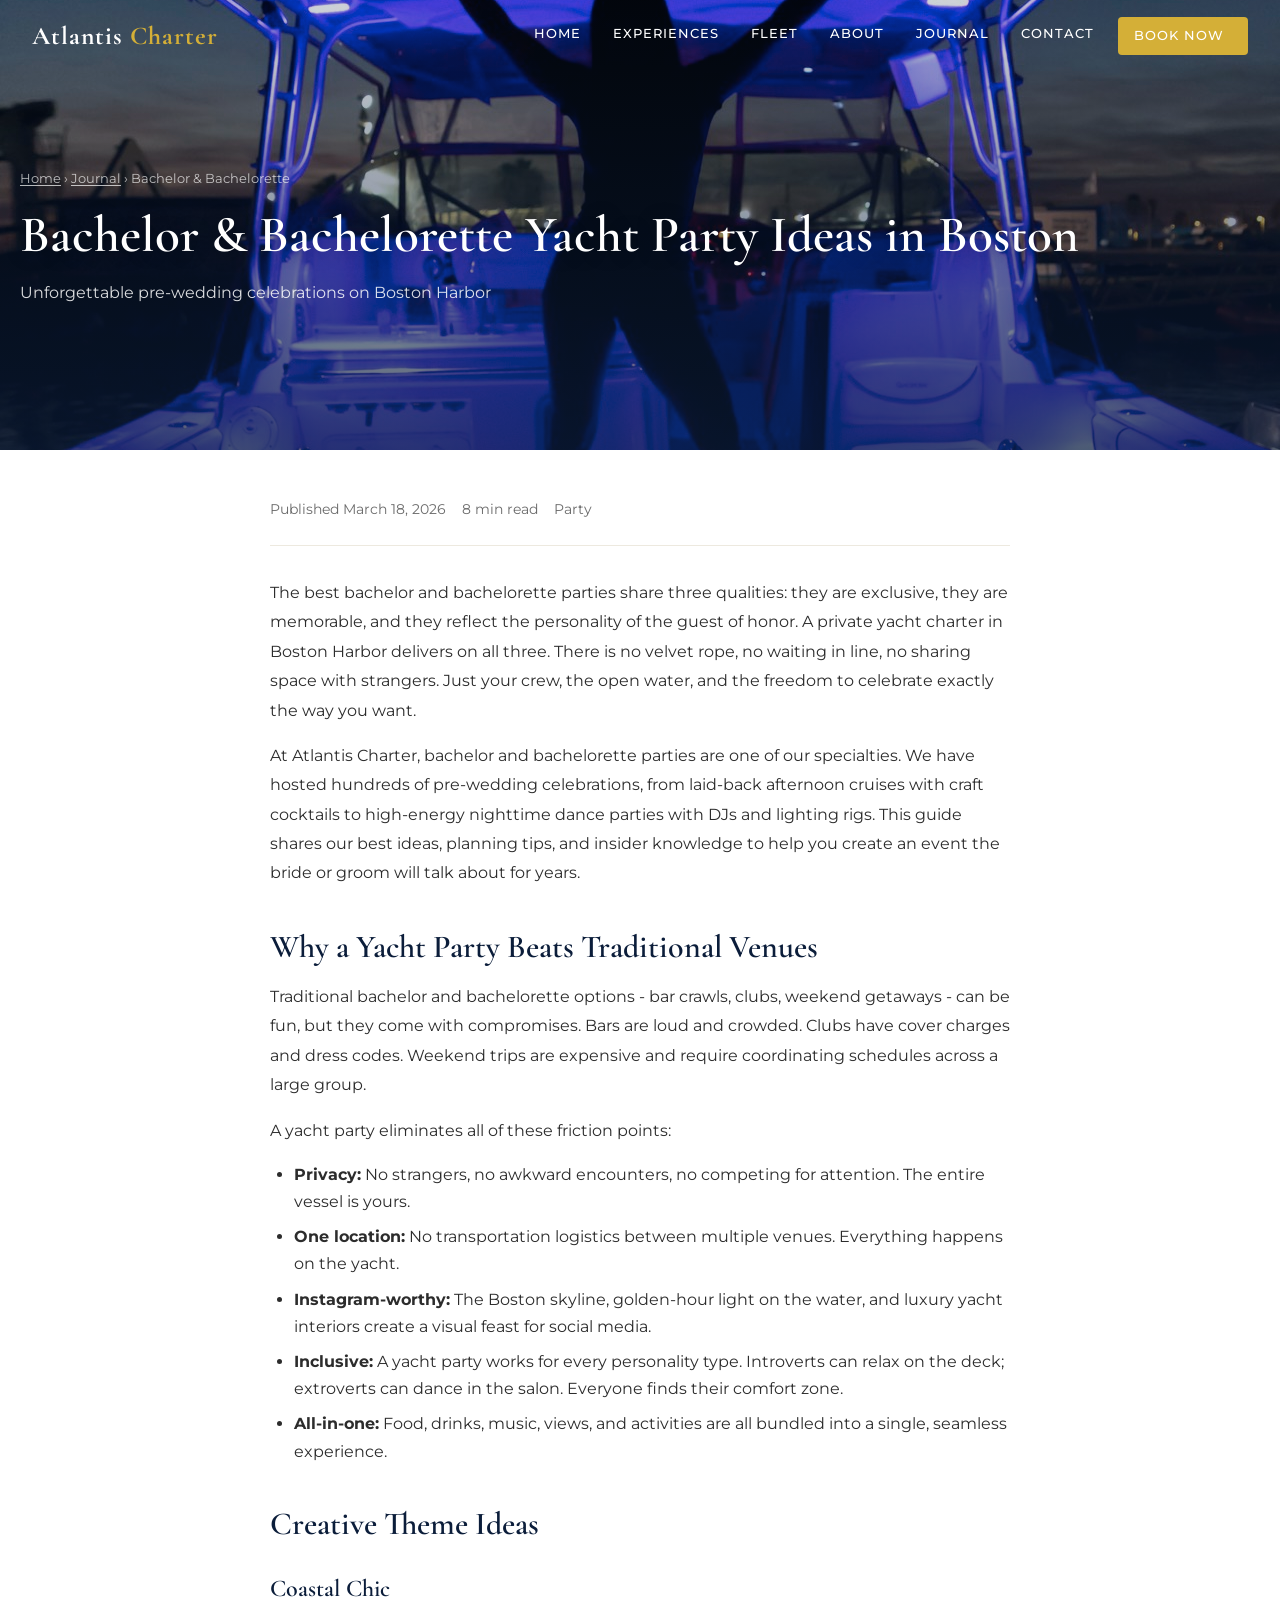
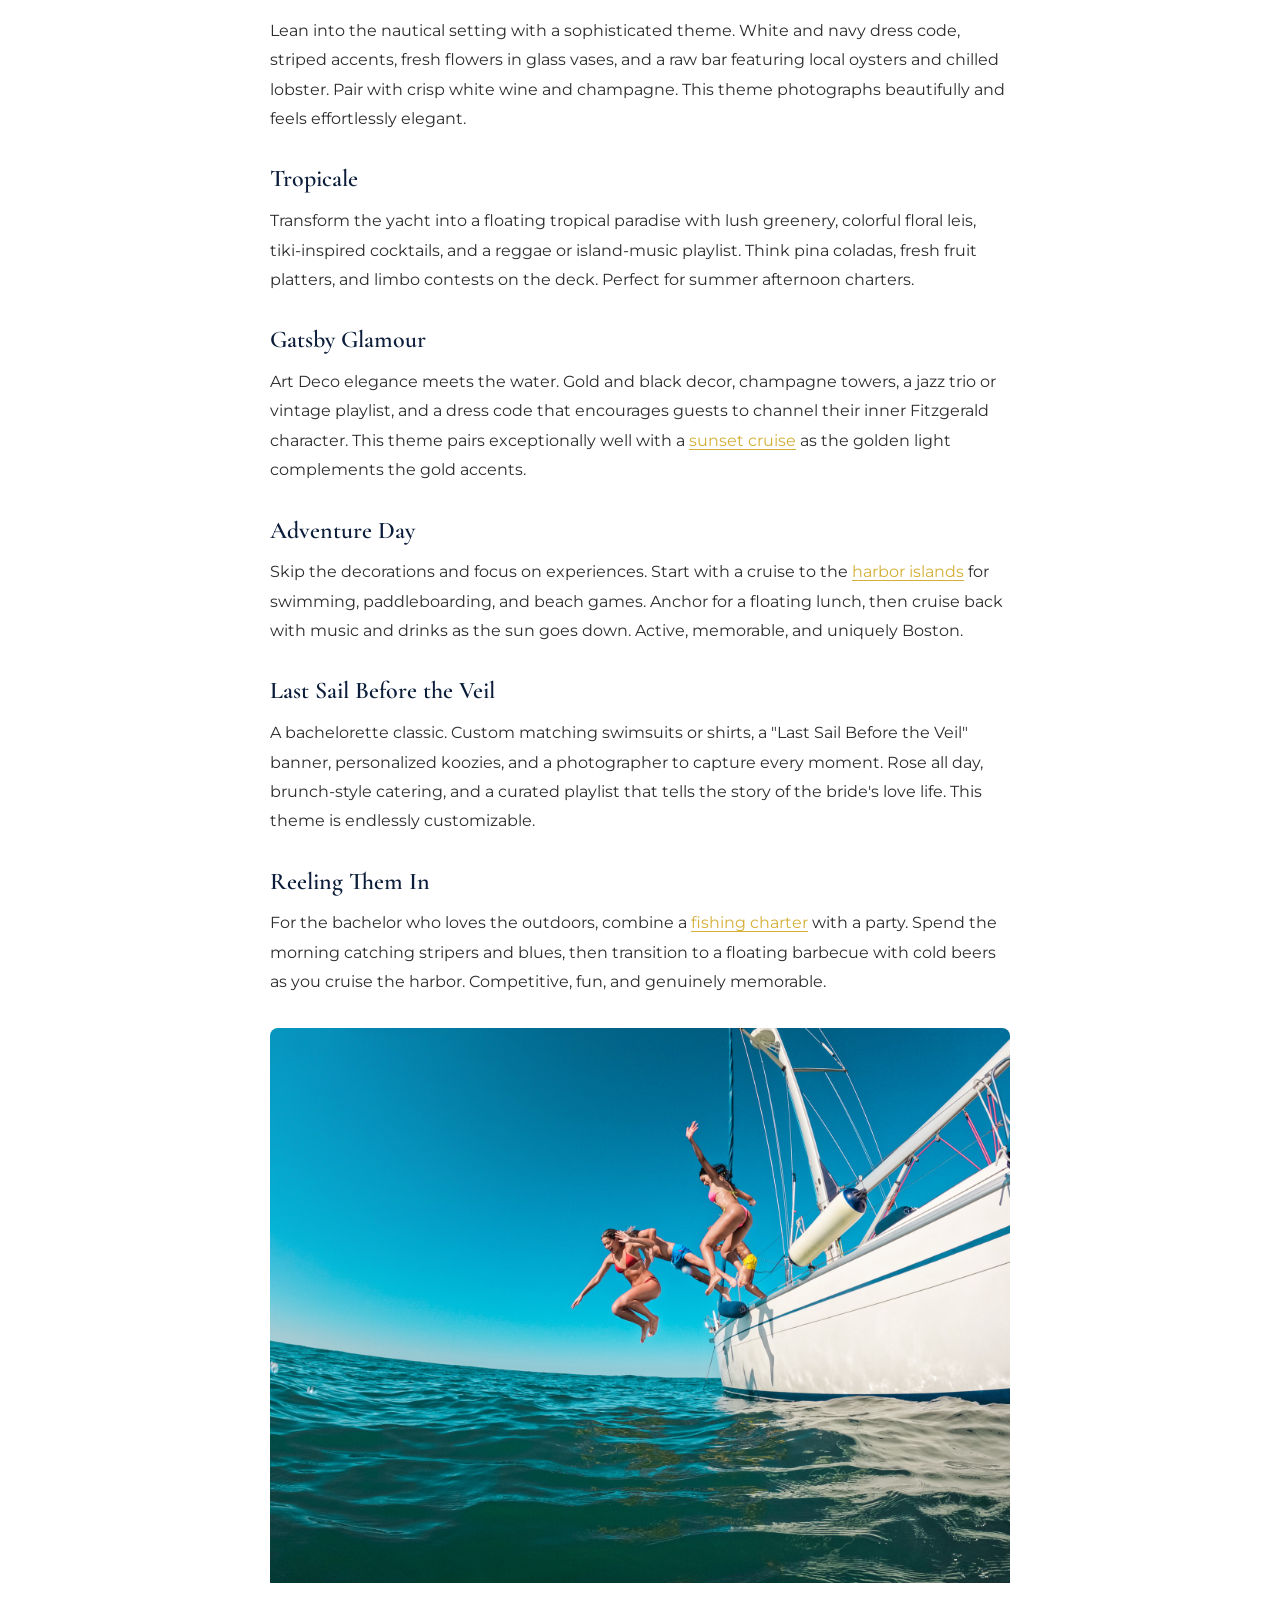
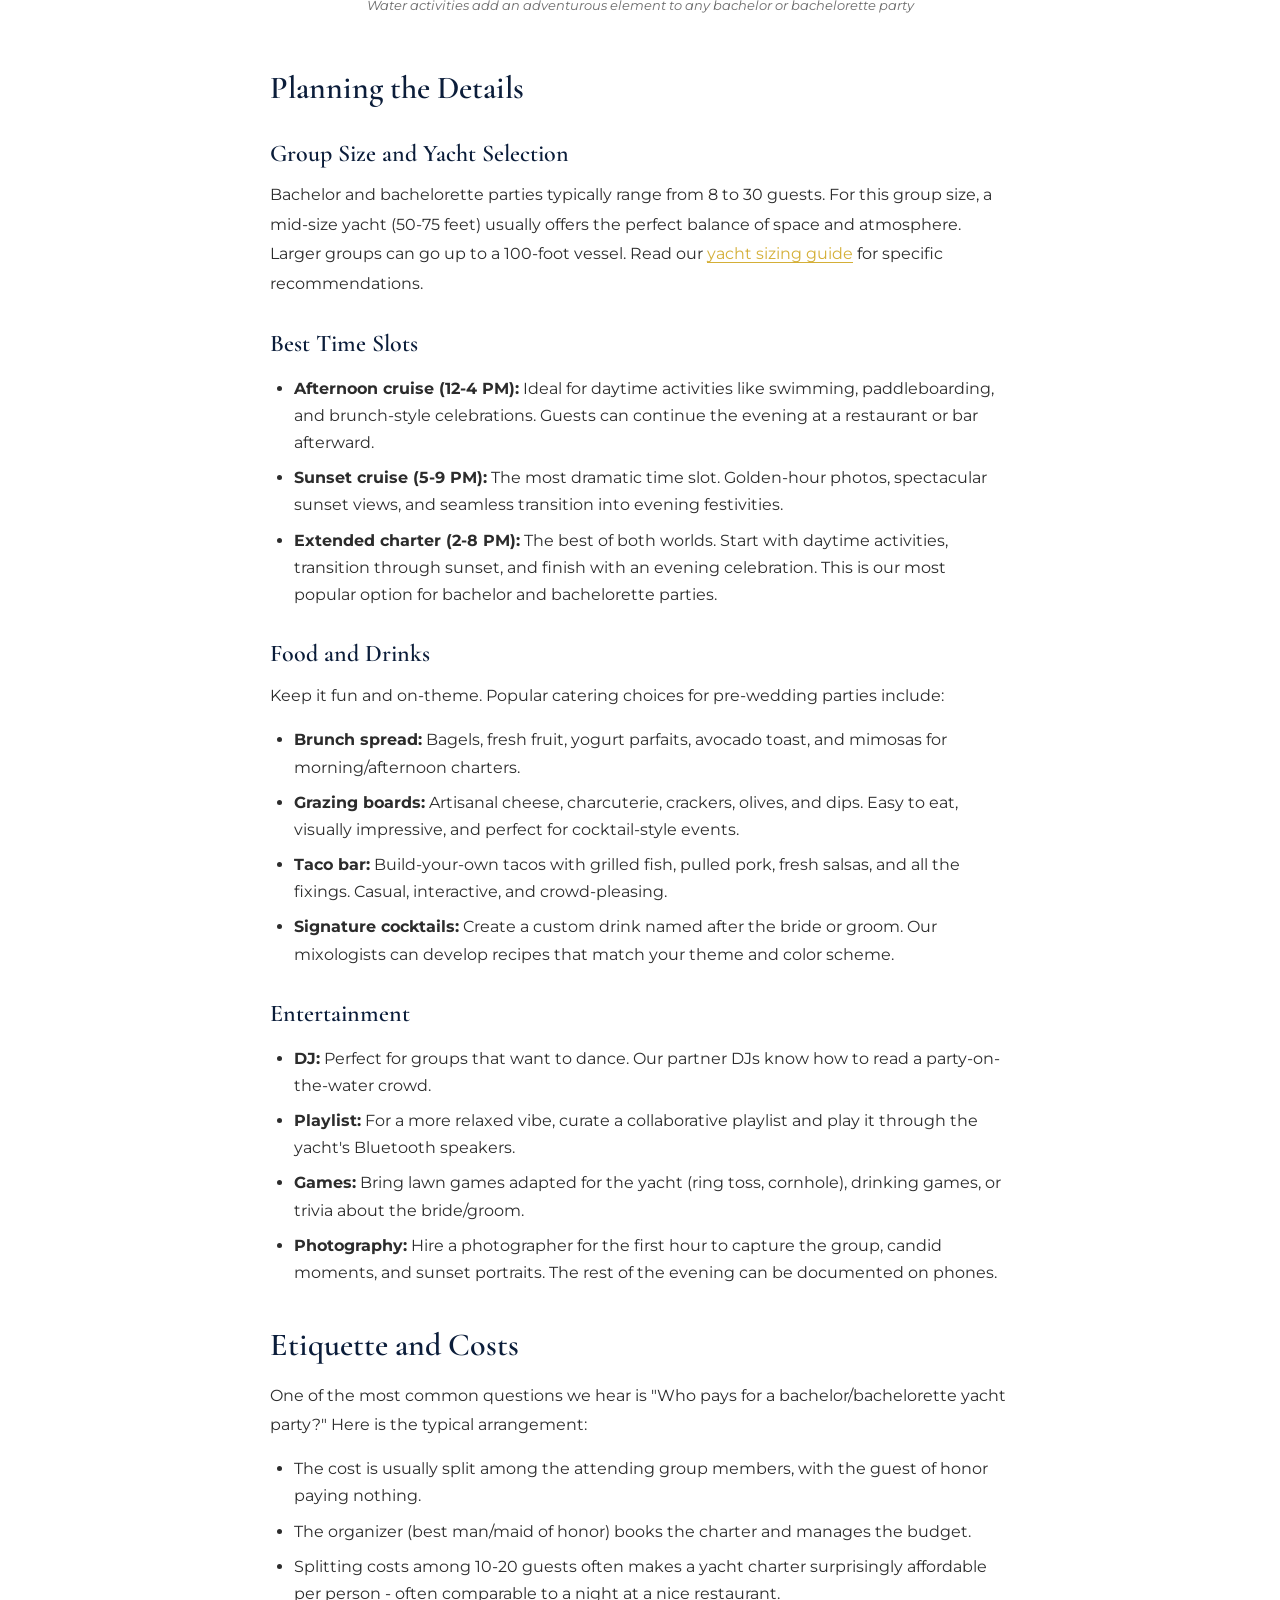
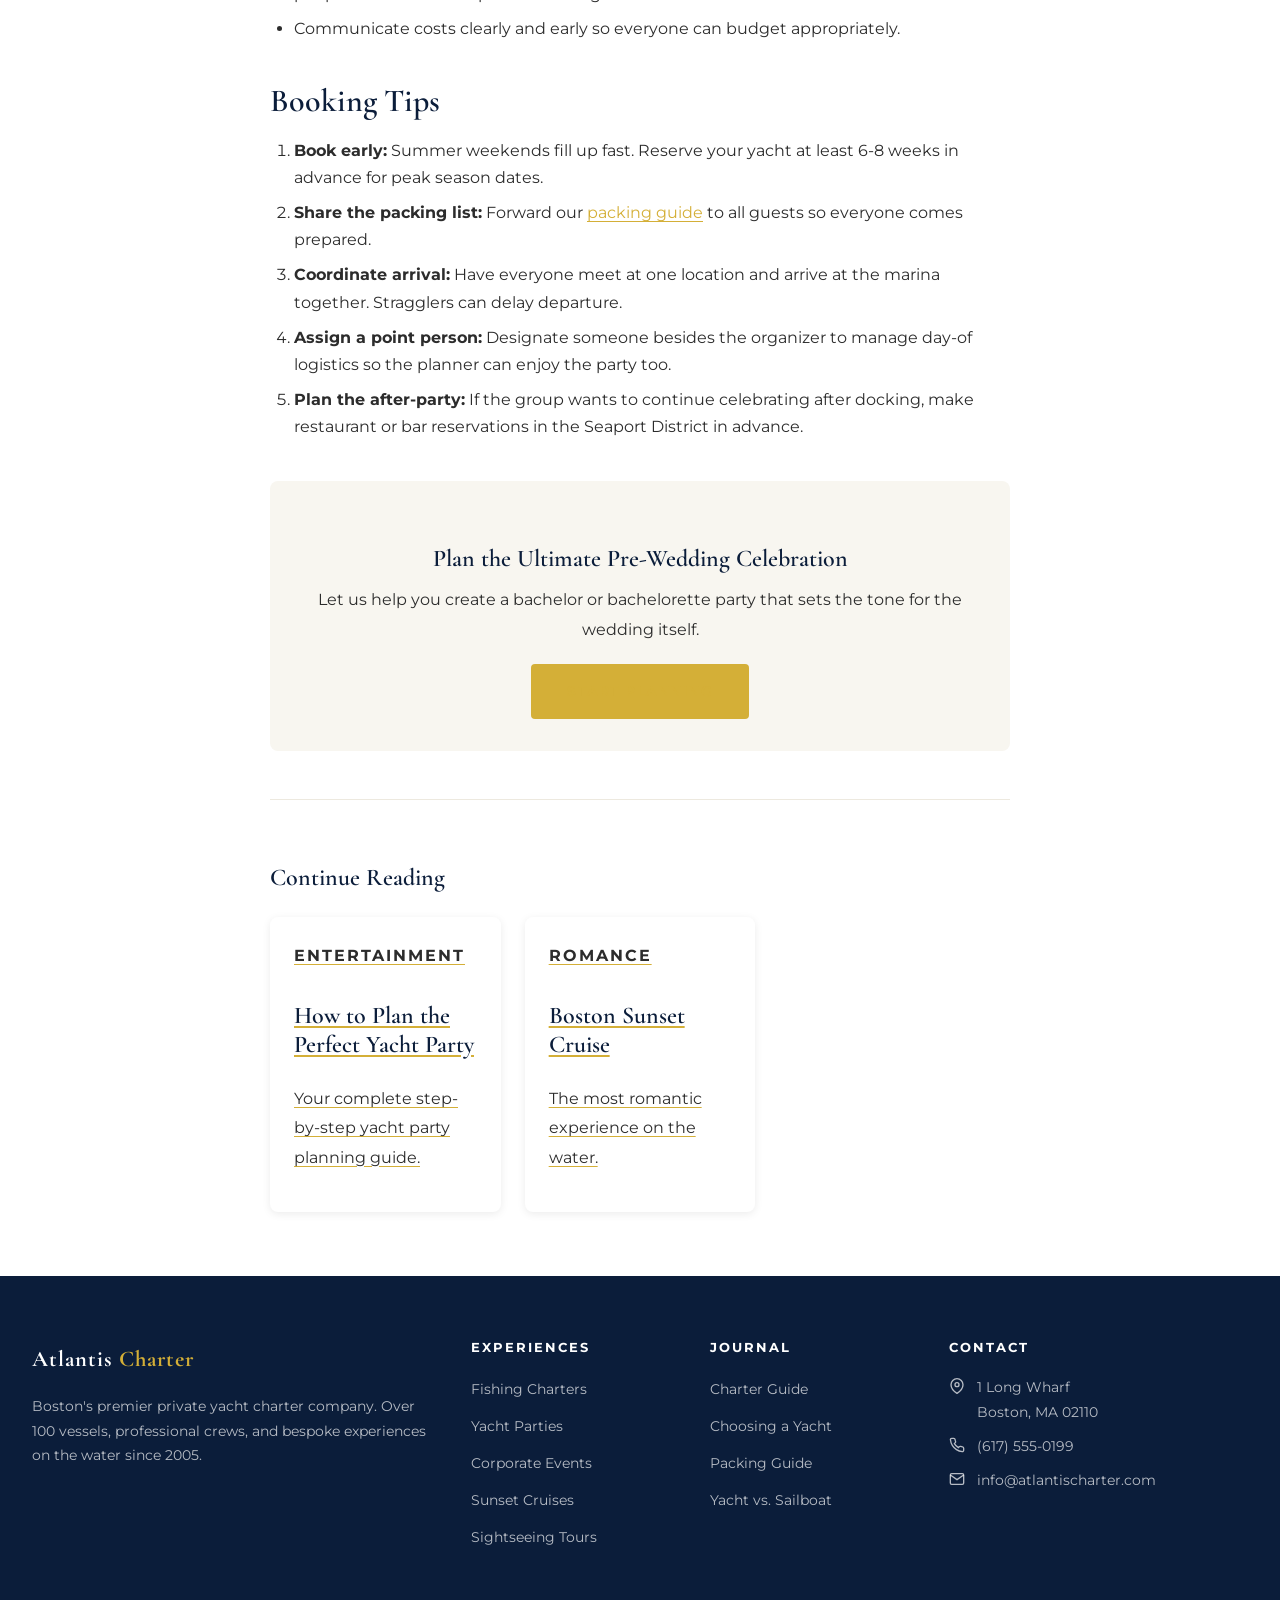
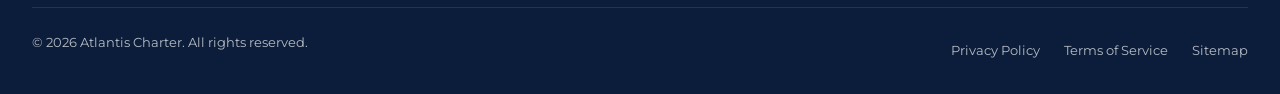
==== blog/bachelor-bachelorette-yacht-party.html @ 0f890ac8 "Initial launch: Atlantis Charter website with 10 SEO blog posts Magazine-style, mobile-first website" ====
<!DOCTYPE html>
<html lang="en">
<head>
  <meta charset="UTF-8">
  <meta name="viewport" content="width=device-width, initial-scale=1.0">
  <title>Bachelor & Bachelorette Yacht Party Ideas in Boston | Atlantis Charter</title>
  <meta name="description" content="Plan the ultimate bachelor or bachelorette yacht party in Boston Harbor. Creative themes, activity ideas, catering tips, and everything you need for an unforgettable pre-wedding celebration on the water.">
  <link rel="canonical" href="https://atlantischarter.com/blog/bachelor-bachelorette-yacht-party.html">
  <meta property="og:title" content="Bachelor & Bachelorette Yacht Party Ideas in Boston">
  <meta property="og:description" content="Creative ideas and planning tips for pre-wedding yacht celebrations in Boston Harbor.">
  <meta property="og:image" content="https://atlantischarter.com/images/woman-silhouette-with-raised-arms-on-illuminated-b.jpg">
  <meta property="og:url" content="https://atlantischarter.com/blog/bachelor-bachelorette-yacht-party.html">
  <meta property="og:type" content="article">
  <meta name="twitter:card" content="summary_large_image">
  <link rel="preconnect" href="https://fonts.googleapis.com">
  <link rel="preconnect" href="https://fonts.gstatic.com" crossorigin>
  <link href="https://fonts.googleapis.com/css2?family=Cormorant+Garamond:ital,wght@0,400;0,600;0,700;1,400&family=Montserrat:wght@300;400;500;600;700&display=swap" rel="stylesheet">
  <link rel="stylesheet" href="../styles.css">
</head>
<body>

  <header class="site-header scrolled" role="banner">
    <div class="header-inner">
      <a href="/" class="logo">Atlantis <span>Charter</span></a>
      <nav class="nav-links" role="navigation" aria-label="Main navigation">
        <a href="/">Home</a><a href="/#experiences">Experiences</a><a href="/#fleet">Fleet</a><a href="/#about">About</a><a href="/#blog">Journal</a><a href="/#contact">Contact</a>
        <a href="/#contact" class="btn btn-primary nav-cta">Book Now</a>
      </nav>
      <button class="hamburger" aria-label="Toggle navigation menu" aria-expanded="false"><span></span><span></span><span></span></button>
    </div>
  </header>

  <section class="page-hero">
    <div class="hero-bg" style="background-image:url('../images/woman-silhouette-with-raised-arms-on-illuminated-b.jpg');" role="img" aria-label="Silhouette of a woman celebrating with raised arms on an illuminated boat at night"></div>
    <div class="hero-content">
      <nav class="breadcrumb" aria-label="Breadcrumb"><a href="/">Home</a> &rsaquo; <a href="/#blog">Journal</a> &rsaquo; Bachelor &amp; Bachelorette</nav>
      <h1>Bachelor & Bachelorette Yacht Party Ideas in Boston</h1>
      <p class="subtitle">Unforgettable pre-wedding celebrations on Boston Harbor</p>
    </div>
  </section>

  <main>
    <article class="article-wrapper">
      <div class="article-meta">
        <span>Published March 18, 2026</span>
        <span>8 min read</span>
        <span>Party</span>
      </div>

      <p>The best bachelor and bachelorette parties share three qualities: they are exclusive, they are memorable, and they reflect the personality of the guest of honor. A private yacht charter in Boston Harbor delivers on all three. There is no velvet rope, no waiting in line, no sharing space with strangers. Just your crew, the open water, and the freedom to celebrate exactly the way you want.</p>

      <p>At Atlantis Charter, bachelor and bachelorette parties are one of our specialties. We have hosted hundreds of pre-wedding celebrations, from laid-back afternoon cruises with craft cocktails to high-energy nighttime dance parties with DJs and lighting rigs. This guide shares our best ideas, planning tips, and insider knowledge to help you create an event the bride or groom will talk about for years.</p>

      <h2>Why a Yacht Party Beats Traditional Venues</h2>

      <p>Traditional bachelor and bachelorette options - bar crawls, clubs, weekend getaways - can be fun, but they come with compromises. Bars are loud and crowded. Clubs have cover charges and dress codes. Weekend trips are expensive and require coordinating schedules across a large group.</p>

      <p>A yacht party eliminates all of these friction points:</p>

      <ul>
        <li><strong>Privacy:</strong> No strangers, no awkward encounters, no competing for attention. The entire vessel is yours.</li>
        <li><strong>One location:</strong> No transportation logistics between multiple venues. Everything happens on the yacht.</li>
        <li><strong>Instagram-worthy:</strong> The Boston skyline, golden-hour light on the water, and luxury yacht interiors create a visual feast for social media.</li>
        <li><strong>Inclusive:</strong> A yacht party works for every personality type. Introverts can relax on the deck; extroverts can dance in the salon. Everyone finds their comfort zone.</li>
        <li><strong>All-in-one:</strong> Food, drinks, music, views, and activities are all bundled into a single, seamless experience.</li>
      </ul>

      <h2>Creative Theme Ideas</h2>

      <h3>Coastal Chic</h3>
      <p>Lean into the nautical setting with a sophisticated theme. White and navy dress code, striped accents, fresh flowers in glass vases, and a raw bar featuring local oysters and chilled lobster. Pair with crisp white wine and champagne. This theme photographs beautifully and feels effortlessly elegant.</p>

      <h3>Tropicale</h3>
      <p>Transform the yacht into a floating tropical paradise with lush greenery, colorful floral leis, tiki-inspired cocktails, and a reggae or island-music playlist. Think pina coladas, fresh fruit platters, and limbo contests on the deck. Perfect for summer afternoon charters.</p>

      <h3>Gatsby Glamour</h3>
      <p>Art Deco elegance meets the water. Gold and black decor, champagne towers, a jazz trio or vintage playlist, and a dress code that encourages guests to channel their inner Fitzgerald character. This theme pairs exceptionally well with a <a href="sunset-cruise-boston.html">sunset cruise</a> as the golden light complements the gold accents.</p>

      <h3>Adventure Day</h3>
      <p>Skip the decorations and focus on experiences. Start with a cruise to the <a href="boston-harbor-islands-by-boat.html">harbor islands</a> for swimming, paddleboarding, and beach games. Anchor for a floating lunch, then cruise back with music and drinks as the sun goes down. Active, memorable, and uniquely Boston.</p>

      <h3>Last Sail Before the Veil</h3>
      <p>A bachelorette classic. Custom matching swimsuits or shirts, a "Last Sail Before the Veil" banner, personalized koozies, and a photographer to capture every moment. Rose all day, brunch-style catering, and a curated playlist that tells the story of the bride's love life. This theme is endlessly customizable.</p>

      <h3>Reeling Them In</h3>
      <p>For the bachelor who loves the outdoors, combine a <a href="fishing-charter-boston-harbor.html">fishing charter</a> with a party. Spend the morning catching stripers and blues, then transition to a floating barbecue with cold beers as you cruise the harbor. Competitive, fun, and genuinely memorable.</p>

      <figure class="article-image">
        <img src="../images/happy-friends-diving-from-sailing-boat-into-the-se.jpg" alt="Friends diving from a sailing boat into crystal clear water" width="780" height="520" loading="lazy">
        <figcaption>Water activities add an adventurous element to any bachelor or bachelorette party</figcaption>
      </figure>

      <h2>Planning the Details</h2>

      <h3>Group Size and Yacht Selection</h3>
      <p>Bachelor and bachelorette parties typically range from 8 to 30 guests. For this group size, a mid-size yacht (50-75 feet) usually offers the perfect balance of space and atmosphere. Larger groups can go up to a 100-foot vessel. Read our <a href="choosing-right-yacht-size.html">yacht sizing guide</a> for specific recommendations.</p>

      <h3>Best Time Slots</h3>
      <ul>
        <li><strong>Afternoon cruise (12-4 PM):</strong> Ideal for daytime activities like swimming, paddleboarding, and brunch-style celebrations. Guests can continue the evening at a restaurant or bar afterward.</li>
        <li><strong>Sunset cruise (5-9 PM):</strong> The most dramatic time slot. Golden-hour photos, spectacular sunset views, and seamless transition into evening festivities.</li>
        <li><strong>Extended charter (2-8 PM):</strong> The best of both worlds. Start with daytime activities, transition through sunset, and finish with an evening celebration. This is our most popular option for bachelor and bachelorette parties.</li>
      </ul>

      <h3>Food and Drinks</h3>
      <p>Keep it fun and on-theme. Popular catering choices for pre-wedding parties include:</p>

      <ul>
        <li><strong>Brunch spread:</strong> Bagels, fresh fruit, yogurt parfaits, avocado toast, and mimosas for morning/afternoon charters.</li>
        <li><strong>Grazing boards:</strong> Artisanal cheese, charcuterie, crackers, olives, and dips. Easy to eat, visually impressive, and perfect for cocktail-style events.</li>
        <li><strong>Taco bar:</strong> Build-your-own tacos with grilled fish, pulled pork, fresh salsas, and all the fixings. Casual, interactive, and crowd-pleasing.</li>
        <li><strong>Signature cocktails:</strong> Create a custom drink named after the bride or groom. Our mixologists can develop recipes that match your theme and color scheme.</li>
      </ul>

      <h3>Entertainment</h3>
      <ul>
        <li><strong>DJ:</strong> Perfect for groups that want to dance. Our partner DJs know how to read a party-on-the-water crowd.</li>
        <li><strong>Playlist:</strong> For a more relaxed vibe, curate a collaborative playlist and play it through the yacht's Bluetooth speakers.</li>
        <li><strong>Games:</strong> Bring lawn games adapted for the yacht (ring toss, cornhole), drinking games, or trivia about the bride/groom.</li>
        <li><strong>Photography:</strong> Hire a photographer for the first hour to capture the group, candid moments, and sunset portraits. The rest of the evening can be documented on phones.</li>
      </ul>

      <h2>Etiquette and Costs</h2>

      <p>One of the most common questions we hear is "Who pays for a bachelor/bachelorette yacht party?" Here is the typical arrangement:</p>

      <ul>
        <li>The cost is usually split among the attending group members, with the guest of honor paying nothing.</li>
        <li>The organizer (best man/maid of honor) books the charter and manages the budget.</li>
        <li>Splitting costs among 10-20 guests often makes a yacht charter surprisingly affordable per person - often comparable to a night at a nice restaurant.</li>
        <li>Communicate costs clearly and early so everyone can budget appropriately.</li>
      </ul>

      <h2>Booking Tips</h2>

      <ol>
        <li><strong>Book early:</strong> Summer weekends fill up fast. Reserve your yacht at least 6-8 weeks in advance for peak season dates.</li>
        <li><strong>Share the packing list:</strong> Forward our <a href="what-to-bring-yacht-charter.html">packing guide</a> to all guests so everyone comes prepared.</li>
        <li><strong>Coordinate arrival:</strong> Have everyone meet at one location and arrive at the marina together. Stragglers can delay departure.</li>
        <li><strong>Assign a point person:</strong> Designate someone besides the organizer to manage day-of logistics so the planner can enjoy the party too.</li>
        <li><strong>Plan the after-party:</strong> If the group wants to continue celebrating after docking, make restaurant or bar reservations in the Seaport District in advance.</li>
      </ol>

      <div class="article-cta">
        <h3>Plan the Ultimate Pre-Wedding Celebration</h3>
        <p>Let us help you create a bachelor or bachelorette party that sets the tone for the wedding itself.</p>
        <a href="/#contact" class="btn btn-primary">Start Planning</a>
      </div>

      <div class="related-posts">
        <h3>Continue Reading</h3>
        <div class="blog-grid">
          <a href="yacht-party-planning-guide.html" class="blog-card">
            <div class="blog-card-content">
              <p class="blog-card-tag">Entertainment</p>
              <h3>How to Plan the Perfect Yacht Party</h3>
              <p>Your complete step-by-step yacht party planning guide.</p>
            </div>
          </a>
          <a href="sunset-cruise-boston.html" class="blog-card">
            <div class="blog-card-content">
              <p class="blog-card-tag">Romance</p>
              <h3>Boston Sunset Cruise</h3>
              <p>The most romantic experience on the water.</p>
            </div>
          </a>
        </div>
      </div>
    </article>
  </main>

  <footer class="site-footer" role="contentinfo">
    <div class="container">
      <div class="footer-grid">
        <div class="footer-brand"><a href="/" class="logo">Atlantis <span>Charter</span></a><p>Boston's premier private yacht charter company. Over 100 vessels, professional crews, and bespoke experiences on the water since 2005.</p></div>
        <div class="footer-col"><h4>Experiences</h4><ul><li><a href="fishing-charter-boston-harbor.html">Fishing Charters</a></li><li><a href="yacht-party-planning-guide.html">Yacht Parties</a></li><li><a href="corporate-events-on-yacht.html">Corporate Events</a></li><li><a href="sunset-cruise-boston.html">Sunset Cruises</a></li><li><a href="boston-harbor-islands-by-boat.html">Sightseeing Tours</a></li></ul></div>
        <div class="footer-col"><h4>Journal</h4><ul><li><a href="private-yacht-charter-boston.html">Charter Guide</a></li><li><a href="choosing-right-yacht-size.html">Choosing a Yacht</a></li><li><a href="what-to-bring-yacht-charter.html">Packing Guide</a></li><li><a href="luxury-yacht-vs-sailboat.html">Yacht vs. Sailboat</a></li></ul></div>
        <div class="footer-col"><h4>Contact</h4><ul class="footer-contact"><li><svg width="16" height="16" fill="none" stroke="currentColor" stroke-width="2" viewBox="0 0 24 24"><path d="M21 10c0 7-9 13-9 13s-9-6-9-13a9 9 0 0 1 18 0z"/><circle cx="12" cy="10" r="3"/></svg>1 Long Wharf<br>Boston, MA 02110</li><li><svg width="16" height="16" fill="none" stroke="currentColor" stroke-width="2" viewBox="0 0 24 24"><path d="M22 16.92v3a2 2 0 0 1-2.18 2 19.79 19.79 0 0 1-8.63-3.07 19.5 19.5 0 0 1-6-6A19.79 19.79 0 0 1 2.12 4.18 2 2 0 0 1 4.11 2h3a2 2 0 0 1 2 1.72c.127.96.361 1.903.7 2.81a2 2 0 0 1-.45 2.11L8.09 9.91a16 16 0 0 0 6 6l1.27-1.27a2 2 0 0 1 2.11-.45c.907.339 1.85.573 2.81.7A2 2 0 0 1 22 16.92z"/></svg>(617) 555-0199</li><li><svg width="16" height="16" fill="none" stroke="currentColor" stroke-width="2" viewBox="0 0 24 24"><path d="M4 4h16c1.1 0 2 .9 2 2v12c0 1.1-.9 2-2 2H4c-1.1 0-2-.9-2-2V6c0-1.1.9-2 2-2z"/><polyline points="22,6 12,13 2,6"/></svg>info@atlantischarter.com</li></ul></div>
      </div>
      <div class="footer-bottom"><p>&copy; 2026 Atlantis Charter. All rights reserved.</p><div class="footer-bottom-links"><a href="#">Privacy Policy</a><a href="#">Terms of Service</a><a href="/sitemap.xml">Sitemap</a></div></div>
    </div>
  </footer>
  <script src="../script.js"></script>
</body>
</html>
---- styles.css ----
/* ==========================================================================
   Atlantis Charter - Main Stylesheet
   Magazine-style, mobile-first responsive design
   ========================================================================== */

/* ---------- CSS Custom Properties ---------- */
:root {
  --midnight: #0B1D3A;
  --midnight-light: #132d54;
  --gold: #D4AF37;
  --gold-hover: #e6c44a;
  --white: #FFFFFF;
  --pearl: #F8F6F0;
  --pearl-dark: #EDE9DF;
  --text: #2C2C2C;
  --text-light: #6B6B6B;
  --overlay: rgba(11, 29, 58, 0.55);
  --overlay-dark: rgba(11, 29, 58, 0.75);
  --shadow-sm: 0 2px 8px rgba(0,0,0,0.08);
  --shadow-md: 0 4px 20px rgba(0,0,0,0.12);
  --shadow-lg: 0 8px 40px rgba(0,0,0,0.18);
  --radius: 4px;
  --radius-lg: 8px;
  --transition: 0.3s ease;
  --max-width: 1280px;
  --header-height: 72px;
}

/* ---------- Reset & Base ---------- */
*, *::before, *::after { box-sizing: border-box; margin: 0; padding: 0; }

html {
  scroll-behavior: smooth;
  -webkit-text-size-adjust: 100%;
}

body {
  font-family: 'Montserrat', sans-serif;
  font-size: 16px;
  line-height: 1.7;
  color: var(--text);
  background: var(--white);
  overflow-x: hidden;
}

img {
  max-width: 100%;
  height: auto;
  display: block;
}

a {
  color: inherit;
  text-decoration: none;
  transition: color var(--transition);
}

ul, ol { list-style: none; }

/* ---------- Typography ---------- */
h1, h2, h3, h4, h5, h6 {
  font-family: 'Cormorant Garamond', serif;
  font-weight: 600;
  line-height: 1.2;
  color: var(--midnight);
}

h1 { font-size: clamp(2.2rem, 6vw, 4rem); }
h2 { font-size: clamp(1.8rem, 4vw, 3rem); }
h3 { font-size: clamp(1.4rem, 3vw, 2rem); }
h4 { font-size: clamp(1.2rem, 2.5vw, 1.5rem); }

p { margin-bottom: 1rem; }

.section-label {
  font-family: 'Montserrat', sans-serif;
  font-size: 0.75rem;
  font-weight: 700;
  letter-spacing: 3px;
  text-transform: uppercase;
  color: var(--gold);
  margin-bottom: 0.75rem;
}

.section-title {
  margin-bottom: 1rem;
}

.section-subtitle {
  font-size: 1.05rem;
  color: var(--text-light);
  max-width: 640px;
  margin: 0 auto 2.5rem;
}

.text-center { text-align: center; }

/* ---------- Utility ---------- */
.container {
  width: 100%;
  max-width: var(--max-width);
  margin: 0 auto;
  padding: 0 1.25rem;
}

.sr-only {
  position: absolute;
  width: 1px;
  height: 1px;
  padding: 0;
  margin: -1px;
  overflow: hidden;
  clip: rect(0,0,0,0);
  border: 0;
}

/* ---------- Buttons ---------- */
.btn {
  display: inline-flex;
  align-items: center;
  justify-content: center;
  gap: 0.5rem;
  font-family: 'Montserrat', sans-serif;
  font-size: 0.85rem;
  font-weight: 600;
  letter-spacing: 1.5px;
  text-transform: uppercase;
  padding: 1rem 2.25rem;
  border: none;
  border-radius: var(--radius);
  cursor: pointer;
  transition: all var(--transition);
  white-space: nowrap;
}

.btn-primary {
  background: var(--gold);
  color: var(--midnight);
}

.btn-primary:hover {
  background: var(--gold-hover);
  transform: translateY(-2px);
  box-shadow: var(--shadow-md);
}

.btn-outline {
  background: transparent;
  color: var(--white);
  border: 2px solid var(--white);
}

.btn-outline:hover {
  background: var(--white);
  color: var(--midnight);
}

.btn-outline-dark {
  background: transparent;
  color: var(--midnight);
  border: 2px solid var(--midnight);
}

.btn-outline-dark:hover {
  background: var(--midnight);
  color: var(--white);
}

/* ---------- Header / Navigation ---------- */
.site-header {
  position: fixed;
  top: 0;
  left: 0;
  width: 100%;
  z-index: 1000;
  transition: background var(--transition), box-shadow var(--transition);
}

.site-header.scrolled {
  background: var(--midnight);
  box-shadow: var(--shadow-md);
}

.header-inner {
  display: flex;
  align-items: center;
  justify-content: space-between;
  height: var(--header-height);
  max-width: var(--max-width);
  margin: 0 auto;
  padding: 0 1.25rem;
}

.logo {
  font-family: 'Cormorant Garamond', serif;
  font-size: 1.6rem;
  font-weight: 700;
  color: var(--white);
  letter-spacing: 1px;
  z-index: 1001;
}

.logo span {
  color: var(--gold);
}

.nav-links {
  display: none;
  flex-direction: column;
  position: fixed;
  top: 0;
  left: 0;
  width: 100%;
  height: 100vh;
  background: var(--midnight);
  padding: calc(var(--header-height) + 2rem) 2rem 2rem;
  gap: 0.25rem;
}

.nav-links.active {
  display: flex;
}

.nav-links a {
  font-family: 'Montserrat', sans-serif;
  font-size: 1.1rem;
  font-weight: 500;
  color: var(--white);
  padding: 0.85rem 0;
  border-bottom: 1px solid rgba(255,255,255,0.08);
  transition: color var(--transition);
}

.nav-links a:hover,
.nav-links a.active {
  color: var(--gold);
}

.nav-cta {
  margin-top: 1rem;
}

.hamburger {
  display: flex;
  flex-direction: column;
  gap: 5px;
  background: none;
  border: none;
  cursor: pointer;
  padding: 8px;
  z-index: 1001;
}

.hamburger span {
  width: 24px;
  height: 2px;
  background: var(--white);
  transition: all var(--transition);
  border-radius: 2px;
}

.hamburger.active span:nth-child(1) {
  transform: rotate(45deg) translate(5px, 5px);
}

.hamburger.active span:nth-child(2) {
  opacity: 0;
}

.hamburger.active span:nth-child(3) {
  transform: rotate(-45deg) translate(5px, -5px);
}

/* ---------- Hero Section ---------- */
.hero {
  position: relative;
  min-height: 100vh;
  display: flex;
  align-items: center;
  justify-content: center;
  overflow: hidden;
}

.hero-bg {
  position: absolute;
  inset: 0;
  background-size: cover;
  background-position: center;
  background-repeat: no-repeat;
}

.hero-bg::after {
  content: '';
  position: absolute;
  inset: 0;
  background: linear-gradient(
    to bottom,
    rgba(11,29,58,0.3) 0%,
    rgba(11,29,58,0.5) 50%,
    rgba(11,29,58,0.7) 100%
  );
}

.hero-content {
  position: relative;
  z-index: 2;
  text-align: center;
  padding: 2rem 1.25rem;
  max-width: 800px;
}

.hero-content h1 {
  color: var(--white);
  font-size: clamp(2.4rem, 7vw, 4.5rem);
  margin-bottom: 1rem;
  text-shadow: 0 2px 20px rgba(0,0,0,0.3);
}

.hero-content .subtitle {
  font-family: 'Montserrat', sans-serif;
  font-size: clamp(1rem, 2.5vw, 1.35rem);
  color: var(--gold);
  font-weight: 400;
  letter-spacing: 2px;
  margin-bottom: 2rem;
}

.hero-content .btn {
  font-size: 0.9rem;
  padding: 1.1rem 2.75rem;
}

.hero-scroll {
  position: absolute;
  bottom: 2rem;
  left: 50%;
  transform: translateX(-50%);
  z-index: 2;
  color: var(--white);
  font-size: 0.7rem;
  letter-spacing: 2px;
  text-transform: uppercase;
  text-align: center;
  opacity: 0.7;
  animation: bounce 2s infinite;
}

.hero-scroll::after {
  content: '';
  display: block;
  width: 1px;
  height: 40px;
  background: var(--white);
  margin: 0.5rem auto 0;
}

@keyframes bounce {
  0%, 100% { transform: translateX(-50%) translateY(0); }
  50% { transform: translateX(-50%) translateY(8px); }
}

/* ---------- Page Hero (blog/inner pages) ---------- */
.page-hero {
  position: relative;
  min-height: 50vh;
  display: flex;
  align-items: flex-end;
  overflow: hidden;
  padding-top: var(--header-height);
}

.page-hero .hero-bg::after {
  background: linear-gradient(
    to bottom,
    rgba(11,29,58,0.2) 0%,
    rgba(11,29,58,0.7) 100%
  );
}

.page-hero .hero-content {
  padding: 3rem 1.25rem;
  text-align: left;
  max-width: var(--max-width);
  margin: 0 auto;
  width: 100%;
}

.page-hero .hero-content h1 {
  font-size: clamp(2rem, 5vw, 3.2rem);
  margin-bottom: 0.75rem;
}

.page-hero .hero-content .subtitle {
  font-size: 1rem;
  color: rgba(255,255,255,0.85);
  letter-spacing: 0;
  margin-bottom: 0;
}

/* ---------- Sections ---------- */
section {
  padding: 4rem 0;
}

.section-pearl {
  background: var(--pearl);
}

.section-midnight {
  background: var(--midnight);
  color: var(--white);
}

.section-midnight h2,
.section-midnight h3,
.section-midnight h4 {
  color: var(--white);
}

.section-midnight .section-subtitle {
  color: rgba(255,255,255,0.7);
}

/* ---------- Experience Cards ---------- */
.experiences-grid {
  display: grid;
  grid-template-columns: 1fr;
  gap: 1.25rem;
}

.experience-card {
  position: relative;
  border-radius: var(--radius-lg);
  overflow: hidden;
  aspect-ratio: 4/3;
  cursor: pointer;
}

.experience-card img {
  width: 100%;
  height: 100%;
  object-fit: cover;
  transition: transform 0.6s ease;
}

.experience-card:hover img {
  transform: scale(1.08);
}

.experience-card-overlay {
  position: absolute;
  inset: 0;
  background: linear-gradient(to top, rgba(11,29,58,0.85) 0%, transparent 60%);
  display: flex;
  flex-direction: column;
  justify-content: flex-end;
  padding: 1.5rem;
}

.experience-card-overlay h3 {
  color: var(--white);
  font-size: 1.4rem;
  margin-bottom: 0.25rem;
}

.experience-card-overlay p {
  color: rgba(255,255,255,0.75);
  font-size: 0.85rem;
  margin-bottom: 0;
  line-height: 1.5;
}

/* ---------- Fleet Grid ---------- */
.fleet-grid {
  display: grid;
  grid-template-columns: 1fr;
  gap: 0.75rem;
}

.fleet-item {
  position: relative;
  border-radius: var(--radius-lg);
  overflow: hidden;
  aspect-ratio: 3/2;
}

.fleet-item img {
  width: 100%;
  height: 100%;
  object-fit: cover;
  transition: transform 0.6s ease;
}

.fleet-item:hover img {
  transform: scale(1.05);
}

.fleet-item-label {
  position: absolute;
  bottom: 0;
  left: 0;
  right: 0;
  padding: 1.25rem;
  background: linear-gradient(to top, rgba(11,29,58,0.8) 0%, transparent 100%);
  color: var(--white);
  font-family: 'Cormorant Garamond', serif;
  font-size: 1.25rem;
  font-weight: 600;
}

/* ---------- Features (Why Us) ---------- */
.features-grid {
  display: grid;
  grid-template-columns: 1fr;
  gap: 2rem;
}

.feature-item {
  text-align: center;
  padding: 2rem 1rem;
}

.feature-icon {
  width: 64px;
  height: 64px;
  margin: 0 auto 1.25rem;
  display: flex;
  align-items: center;
  justify-content: center;
  border-radius: 50%;
  background: rgba(212,175,55,0.12);
  color: var(--gold);
  font-size: 1.5rem;
}

.feature-item h3 {
  font-size: 1.3rem;
  margin-bottom: 0.75rem;
}

.feature-item p {
  color: var(--text-light);
  font-size: 0.9rem;
  line-height: 1.7;
}

/* ---------- Testimonials ---------- */
.testimonials-grid {
  display: grid;
  grid-template-columns: 1fr;
  gap: 1.5rem;
}

.testimonial-card {
  background: var(--white);
  border-radius: var(--radius-lg);
  padding: 2rem;
  box-shadow: var(--shadow-sm);
  border-left: 4px solid var(--gold);
}

.testimonial-stars {
  color: var(--gold);
  font-size: 1rem;
  margin-bottom: 1rem;
  letter-spacing: 2px;
}

.testimonial-card blockquote {
  font-family: 'Cormorant Garamond', serif;
  font-size: 1.15rem;
  font-style: italic;
  line-height: 1.6;
  color: var(--text);
  margin-bottom: 1rem;
}

.testimonial-author {
  font-size: 0.85rem;
  font-weight: 600;
  color: var(--midnight);
}

.testimonial-author span {
  font-weight: 400;
  color: var(--text-light);
}

/* ---------- Blog Cards ---------- */
.blog-grid {
  display: grid;
  grid-template-columns: 1fr;
  gap: 1.5rem;
}

.blog-card {
  background: var(--white);
  border-radius: var(--radius-lg);
  overflow: hidden;
  box-shadow: var(--shadow-sm);
  transition: transform var(--transition), box-shadow var(--transition);
}

.blog-card:hover {
  transform: translateY(-4px);
  box-shadow: var(--shadow-md);
}

.blog-card-image {
  aspect-ratio: 16/9;
  overflow: hidden;
}

.blog-card-image img {
  width: 100%;
  height: 100%;
  object-fit: cover;
  transition: transform 0.6s ease;
}

.blog-card:hover .blog-card-image img {
  transform: scale(1.05);
}

.blog-card-content {
  padding: 1.5rem;
}

.blog-card-tag {
  font-size: 0.7rem;
  font-weight: 700;
  letter-spacing: 2px;
  text-transform: uppercase;
  color: var(--gold);
  margin-bottom: 0.5rem;
}

.blog-card-content h3 {
  font-size: 1.25rem;
  margin-bottom: 0.5rem;
  transition: color var(--transition);
}

.blog-card:hover .blog-card-content h3 {
  color: var(--gold);
}

.blog-card-content p {
  font-size: 0.9rem;
  color: var(--text-light);
  line-height: 1.6;
  margin-bottom: 1rem;
}

.blog-card-meta {
  font-size: 0.8rem;
  color: var(--text-light);
}

/* ---------- CTA Banner ---------- */
.cta-banner {
  position: relative;
  padding: 5rem 0;
  overflow: hidden;
}

.cta-banner .hero-bg::after {
  background: var(--overlay-dark);
}

.cta-banner .hero-content {
  max-width: 700px;
  margin: 0 auto;
}

.cta-banner h2 {
  color: var(--white);
  margin-bottom: 1rem;
}

.cta-banner p {
  color: rgba(255,255,255,0.8);
  font-size: 1.05rem;
  margin-bottom: 2rem;
}

/* ---------- Contact / Booking Form ---------- */
.booking-form {
  max-width: 600px;
  margin: 0 auto;
}

.form-group {
  margin-bottom: 1.25rem;
}

.form-group label {
  display: block;
  font-size: 0.8rem;
  font-weight: 600;
  letter-spacing: 1px;
  text-transform: uppercase;
  color: var(--midnight);
  margin-bottom: 0.4rem;
}

.form-group input,
.form-group select,
.form-group textarea {
  width: 100%;
  padding: 0.85rem 1rem;
  font-family: 'Montserrat', sans-serif;
  font-size: 0.95rem;
  border: 1px solid var(--pearl-dark);
  border-radius: var(--radius);
  background: var(--white);
  transition: border-color var(--transition);
}

.form-group input:focus,
.form-group select:focus,
.form-group textarea:focus {
  outline: none;
  border-color: var(--gold);
}

.form-group textarea {
  min-height: 120px;
  resize: vertical;
}

.form-row {
  display: grid;
  grid-template-columns: 1fr;
  gap: 1.25rem;
}

/* ---------- Footer ---------- */
.site-footer {
  background: var(--midnight);
  color: rgba(255,255,255,0.7);
  padding: 4rem 0 0;
}

.footer-grid {
  display: grid;
  grid-template-columns: 1fr;
  gap: 2.5rem;
  margin-bottom: 3rem;
}

.footer-brand .logo {
  font-size: 1.4rem;
  margin-bottom: 1rem;
  display: inline-block;
}

.footer-brand p {
  font-size: 0.9rem;
  line-height: 1.7;
  margin-bottom: 1.5rem;
}

.footer-social {
  display: flex;
  gap: 1rem;
}

.footer-social a {
  width: 40px;
  height: 40px;
  border-radius: 50%;
  border: 1px solid rgba(255,255,255,0.2);
  display: flex;
  align-items: center;
  justify-content: center;
  font-size: 0.85rem;
  color: rgba(255,255,255,0.7);
  transition: all var(--transition);
}

.footer-social a:hover {
  background: var(--gold);
  border-color: var(--gold);
  color: var(--midnight);
}

.footer-col h4 {
  color: var(--white);
  font-family: 'Montserrat', sans-serif;
  font-size: 0.8rem;
  font-weight: 700;
  letter-spacing: 2px;
  text-transform: uppercase;
  margin-bottom: 1.25rem;
}

.footer-col ul li {
  margin-bottom: 0.6rem;
}

.footer-col ul a {
  font-size: 0.9rem;
  transition: color var(--transition);
}

.footer-col ul a:hover {
  color: var(--gold);
}

.footer-contact li {
  display: flex;
  gap: 0.75rem;
  font-size: 0.9rem;
  margin-bottom: 0.75rem;
}

.footer-contact li svg {
  flex-shrink: 0;
  margin-top: 3px;
}

.footer-bottom {
  border-top: 1px solid rgba(255,255,255,0.1);
  padding: 1.5rem 0;
  display: flex;
  flex-direction: column;
  gap: 0.75rem;
  align-items: center;
  text-align: center;
  font-size: 0.8rem;
}

.footer-bottom-links {
  display: flex;
  gap: 1.5rem;
}

.footer-bottom-links a:hover {
  color: var(--gold);
}

/* ---------- Blog Article ---------- */
.article-wrapper {
  max-width: 780px;
  margin: 0 auto;
  padding: 3rem 1.25rem 4rem;
}

.article-meta {
  display: flex;
  flex-wrap: wrap;
  gap: 1rem;
  font-size: 0.85rem;
  color: var(--text-light);
  margin-bottom: 2rem;
  padding-bottom: 1.5rem;
  border-bottom: 1px solid var(--pearl-dark);
}

.article-wrapper h2 {
  font-size: clamp(1.5rem, 3.5vw, 2rem);
  margin: 2.5rem 0 1rem;
}

.article-wrapper h3 {
  font-size: clamp(1.2rem, 2.8vw, 1.5rem);
  margin: 2rem 0 0.75rem;
}

.article-wrapper p {
  font-size: 1.02rem;
  line-height: 1.8;
  color: var(--text);
}

.article-wrapper ul,
.article-wrapper ol {
  margin: 1rem 0 1.5rem 1.5rem;
}

.article-wrapper ul { list-style: disc; }
.article-wrapper ol { list-style: decimal; }

.article-wrapper li {
  margin-bottom: 0.5rem;
  font-size: 1rem;
  line-height: 1.7;
}

.article-wrapper a {
  color: var(--gold);
  text-decoration: underline;
  text-underline-offset: 3px;
}

.article-wrapper a:hover {
  color: var(--midnight);
}

.article-image {
  margin: 2rem 0;
  border-radius: var(--radius-lg);
  overflow: hidden;
}

.article-image img {
  width: 100%;
  height: auto;
}

.article-image figcaption {
  font-size: 0.8rem;
  color: var(--text-light);
  padding: 0.75rem 0;
  text-align: center;
  font-style: italic;
}

.article-cta {
  background: var(--pearl);
  border-radius: var(--radius-lg);
  padding: 2rem;
  margin: 2.5rem 0;
  text-align: center;
}

.article-cta h3 {
  margin-bottom: 0.75rem;
}

.article-cta p {
  margin-bottom: 1.25rem;
}

.related-posts {
  margin-top: 3rem;
  padding-top: 2rem;
  border-top: 1px solid var(--pearl-dark);
}

.related-posts h3 {
  margin-bottom: 1.5rem;
}

.breadcrumb {
  font-size: 0.8rem;
  color: rgba(255,255,255,0.7);
  margin-bottom: 1rem;
}

.breadcrumb a {
  color: rgba(255,255,255,0.7);
  text-decoration: underline;
  text-underline-offset: 2px;
}

.breadcrumb a:hover {
  color: var(--gold);
}

/* ---------- 404 Page ---------- */
.page-404 {
  min-height: 100vh;
  display: flex;
  align-items: center;
  justify-content: center;
  text-align: center;
  padding: 2rem;
  background: var(--midnight);
  color: var(--white);
}

.page-404 h1 {
  font-size: clamp(5rem, 15vw, 10rem);
  color: var(--gold);
  line-height: 1;
  margin-bottom: 1rem;
}

.page-404 h2 {
  color: var(--white);
  margin-bottom: 1rem;
}

.page-404 p {
  color: rgba(255,255,255,0.65);
  margin-bottom: 2rem;
  max-width: 480px;
  margin-left: auto;
  margin-right: auto;
}

/* ---------- Animations ---------- */
.fade-up {
  opacity: 0;
  transform: translateY(30px);
  transition: opacity 0.7s ease, transform 0.7s ease;
}

.fade-up.visible {
  opacity: 1;
  transform: translateY(0);
}

.fade-in {
  opacity: 0;
  transition: opacity 0.7s ease;
}

.fade-in.visible {
  opacity: 1;
}

/* stagger children */
.stagger > * {
  opacity: 0;
  transform: translateY(20px);
  transition: opacity 0.5s ease, transform 0.5s ease;
}

.stagger.visible > *:nth-child(1) { transition-delay: 0s; }
.stagger.visible > *:nth-child(2) { transition-delay: 0.1s; }
.stagger.visible > *:nth-child(3) { transition-delay: 0.2s; }
.stagger.visible > *:nth-child(4) { transition-delay: 0.3s; }
.stagger.visible > *:nth-child(5) { transition-delay: 0.4s; }
.stagger.visible > *:nth-child(6) { transition-delay: 0.5s; }

.stagger.visible > * {
  opacity: 1;
  transform: translateY(0);
}

/* ---------- Media Queries ---------- */

/* Tablets */
@media (min-width: 600px) {
  .experiences-grid {
    grid-template-columns: repeat(2, 1fr);
  }

  .fleet-grid {
    grid-template-columns: repeat(2, 1fr);
  }

  .features-grid {
    grid-template-columns: repeat(2, 1fr);
  }

  .testimonials-grid {
    grid-template-columns: repeat(2, 1fr);
  }

  .blog-grid {
    grid-template-columns: repeat(2, 1fr);
  }

  .footer-grid {
    grid-template-columns: repeat(2, 1fr);
  }

  .form-row {
    grid-template-columns: 1fr 1fr;
  }
}

/* Desktop */
@media (min-width: 960px) {
  section {
    padding: 6rem 0;
  }

  .nav-links {
    display: flex;
    flex-direction: row;
    position: static;
    width: auto;
    height: auto;
    background: none;
    padding: 0;
    gap: 0;
    align-items: center;
  }

  .nav-links a {
    font-size: 0.8rem;
    font-weight: 500;
    letter-spacing: 1px;
    text-transform: uppercase;
    padding: 0.5rem 1rem;
    border-bottom: none;
  }

  .nav-links a::after {
    content: '';
    display: block;
    width: 0;
    height: 2px;
    background: var(--gold);
    transition: width var(--transition);
    margin-top: 2px;
  }

  .nav-links a:hover::after,
  .nav-links a.active::after {
    width: 100%;
  }

  .nav-cta {
    margin-top: 0;
    margin-left: 0.5rem;
  }

  .hamburger {
    display: none;
  }

  .experiences-grid {
    grid-template-columns: repeat(3, 1fr);
  }

  .fleet-grid {
    grid-template-columns: repeat(3, 1fr);
  }

  .fleet-grid .fleet-item:first-child {
    grid-column: span 2;
    grid-row: span 2;
    aspect-ratio: auto;
  }

  .features-grid {
    grid-template-columns: repeat(4, 1fr);
  }

  .testimonials-grid {
    grid-template-columns: repeat(3, 1fr);
  }

  .blog-grid {
    grid-template-columns: repeat(3, 1fr);
  }

  .footer-grid {
    grid-template-columns: 2fr 1fr 1fr 1.5fr;
  }

  .footer-bottom {
    flex-direction: row;
    justify-content: space-between;
  }
}

/* Large Desktop */
@media (min-width: 1200px) {
  .container {
    padding: 0 2rem;
  }

  .header-inner {
    padding: 0 2rem;
  }
}
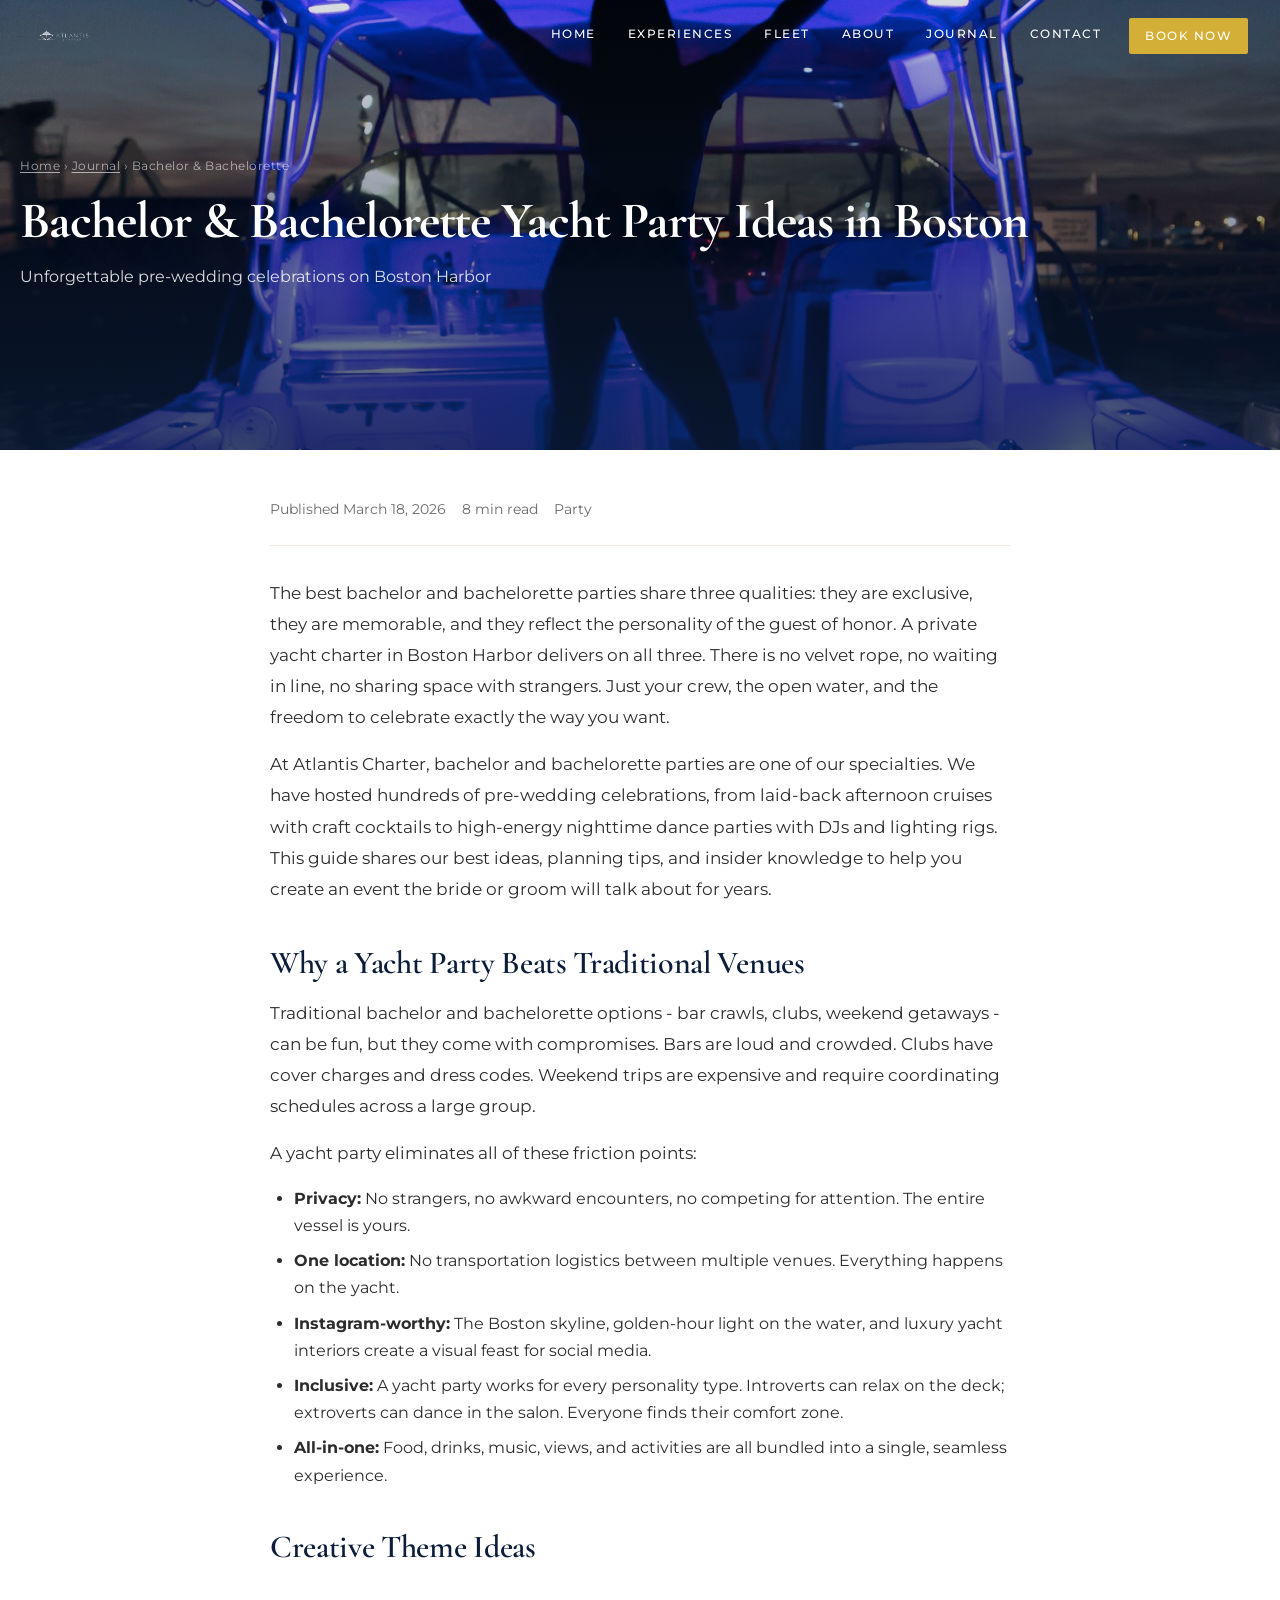
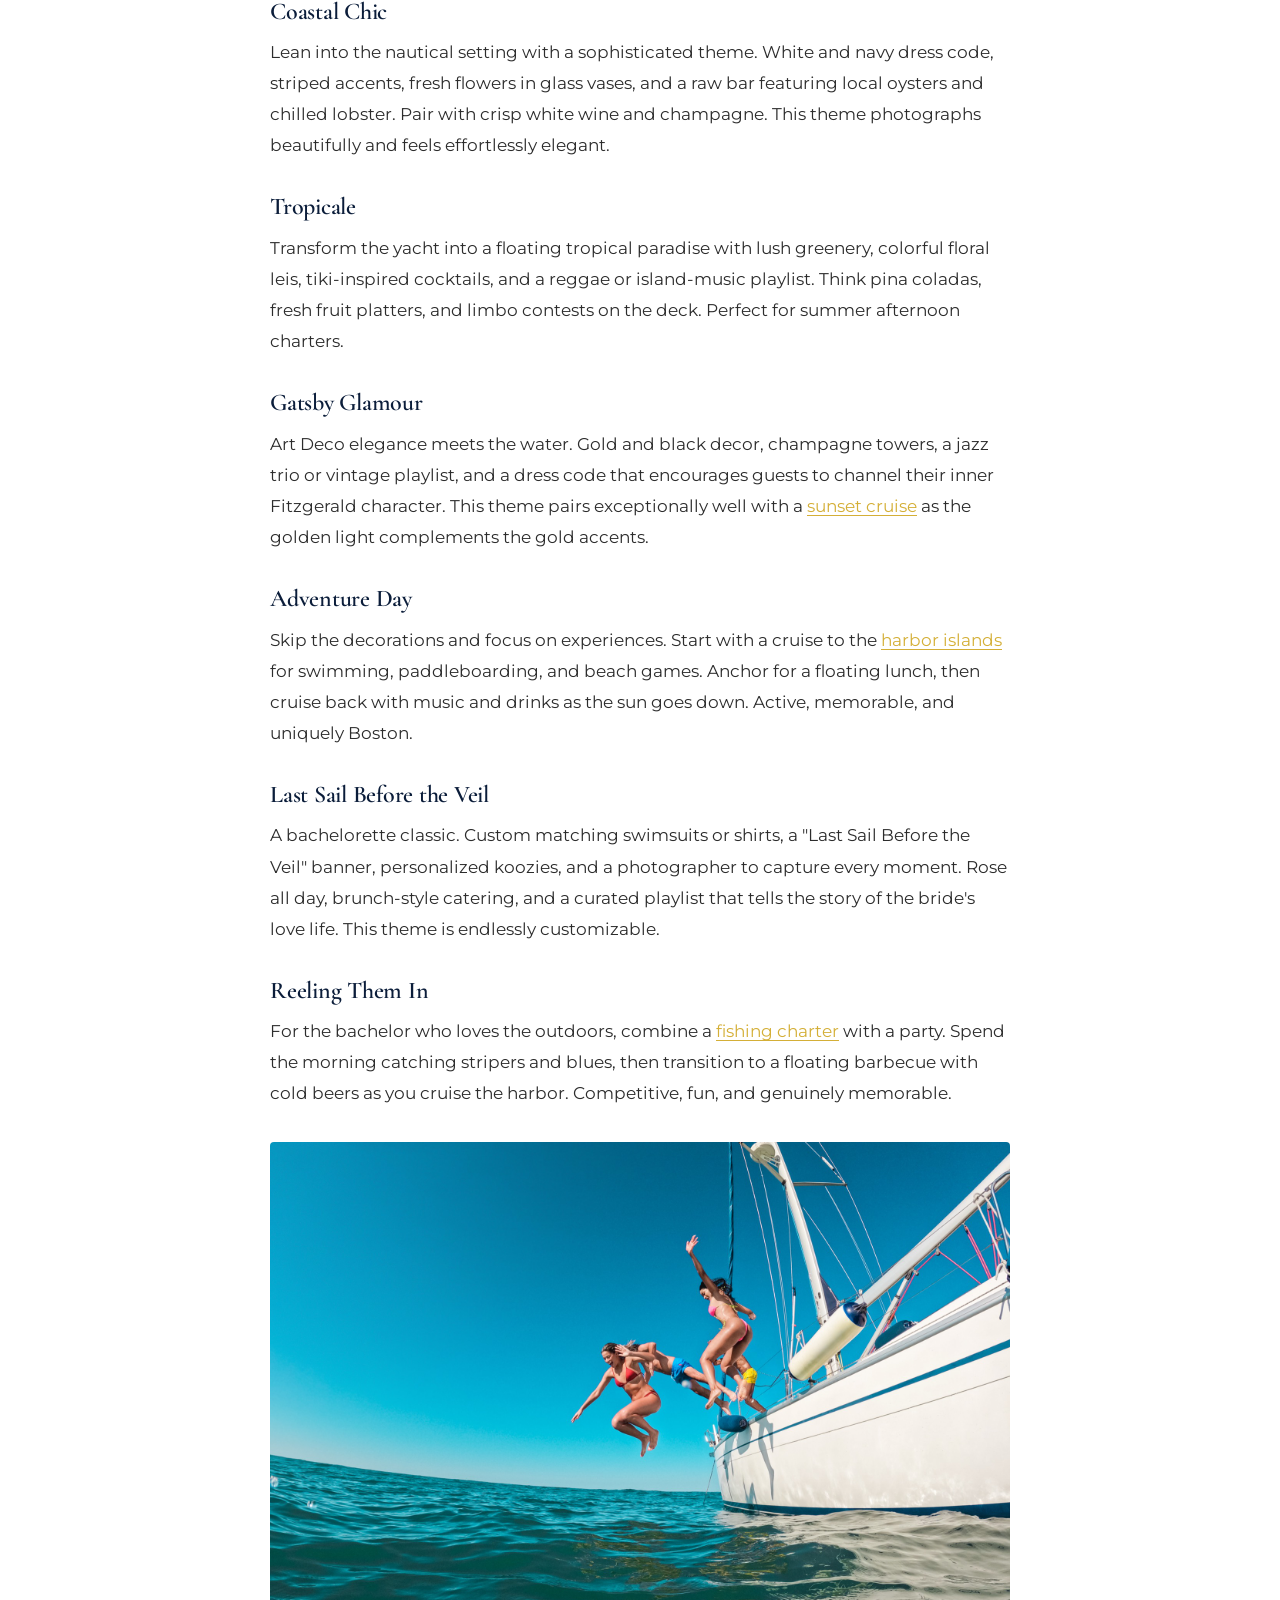
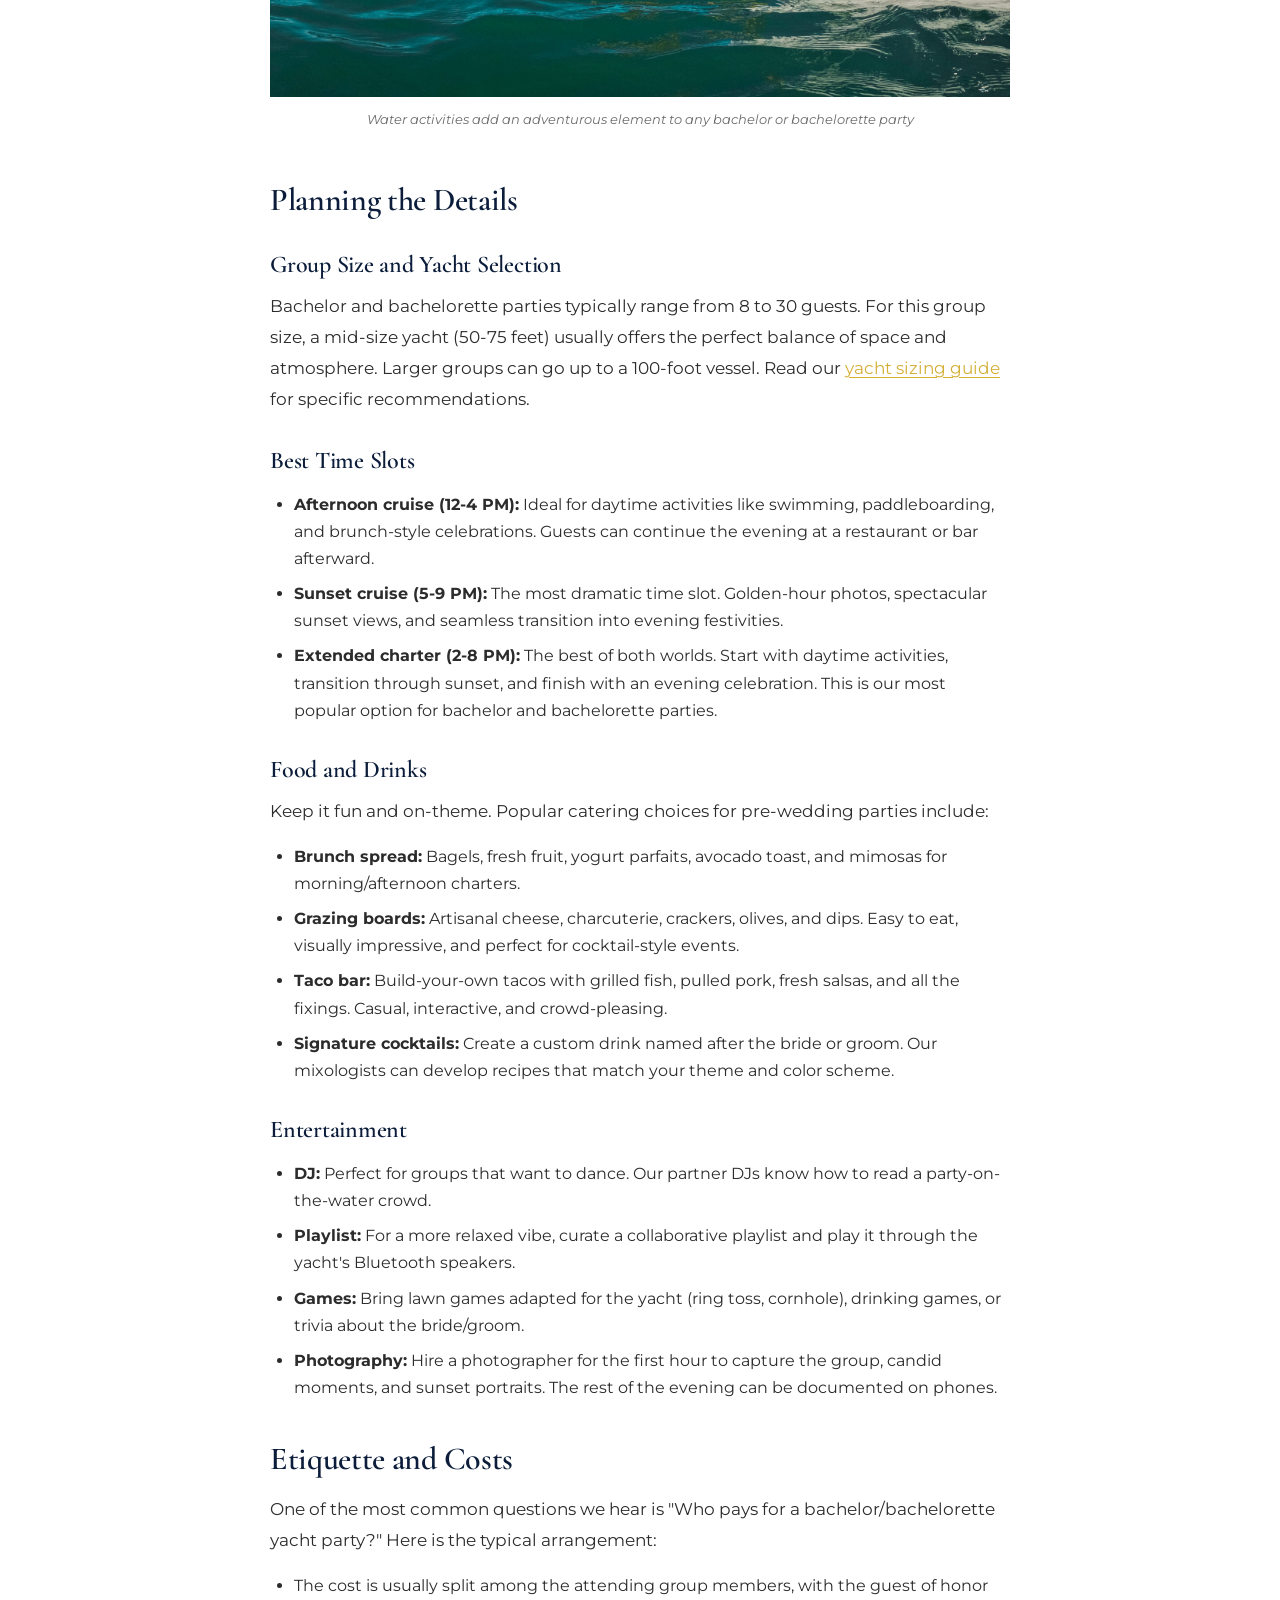
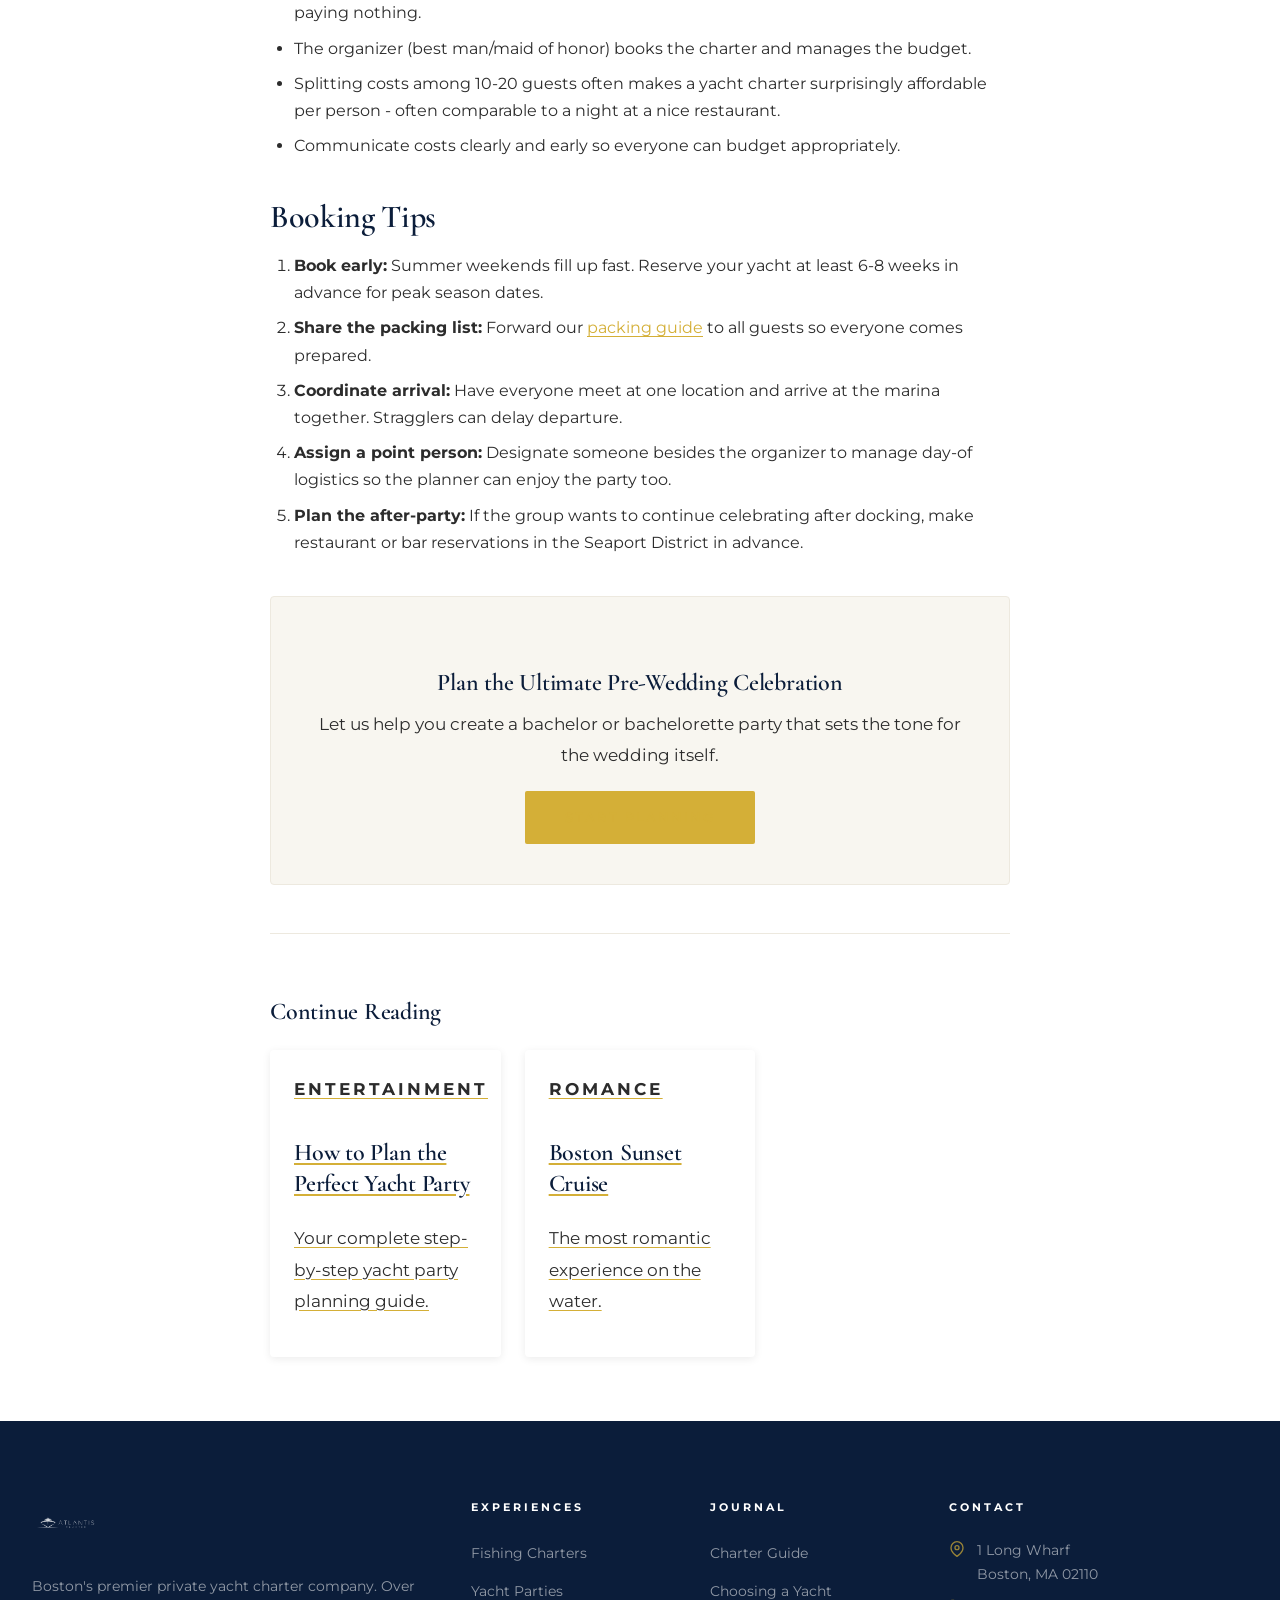
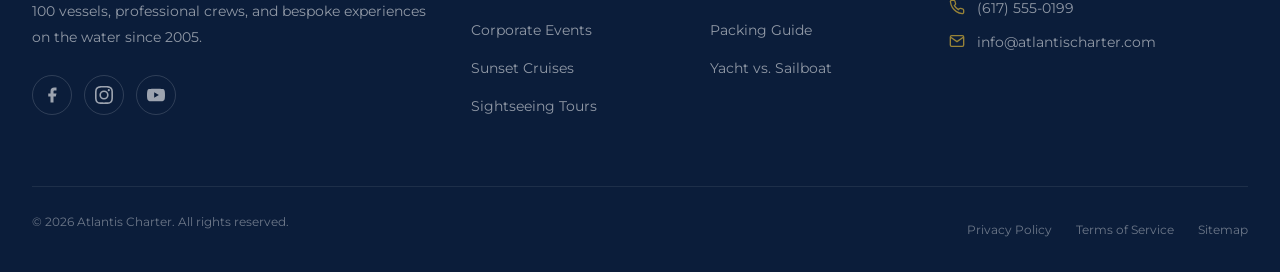
==== commit 6e60aad0: "Integrate real logos and overhaul design to premium quality - Replace text logos with actual logo im" ====
--- a/blog/bachelor-bachelorette-yacht-party.html
+++ b/blog/bachelor-bachelorette-yacht-party.html
@@ -21,7 +21,7 @@
 
   <header class="site-header scrolled" role="banner">
     <div class="header-inner">
-      <a href="/" class="logo">Atlantis <span>Charter</span></a>
+      <a href="/" class="logo" aria-label="Atlantis Charter Home"><img src="../images/logo-horizontal.png" alt="Atlantis Charter" class="logo__img"></a>
       <nav class="nav-links" role="navigation" aria-label="Main navigation">
         <a href="/">Home</a><a href="/#experiences">Experiences</a><a href="/#fleet">Fleet</a><a href="/#about">About</a><a href="/#blog">Journal</a><a href="/#contact">Contact</a>
         <a href="/#contact" class="btn btn-primary nav-cta">Book Now</a>
@@ -172,7 +172,7 @@
   <footer class="site-footer" role="contentinfo">
     <div class="container">
       <div class="footer-grid">
-        <div class="footer-brand"><a href="/" class="logo">Atlantis <span>Charter</span></a><p>Boston's premier private yacht charter company. Over 100 vessels, professional crews, and bespoke experiences on the water since 2005.</p></div>
+        <div class="footer-brand"><a href="/" class="logo" aria-label="Atlantis Charter Home"><img src="../images/logo-horizontal.png" alt="Atlantis Charter" class="logo__img"></a><p>Boston's premier private yacht charter company. Over 100 vessels, professional crews, and bespoke experiences on the water since 2005.</p><div class="footer-social"><a href="https://www.facebook.com/atlantischarter" aria-label="Facebook" rel="noopener noreferrer" target="_blank"><svg width="18" height="18" fill="currentColor" viewBox="0 0 24 24"><path d="M18 2h-3a5 5 0 0 0-5 5v3H7v4h3v8h4v-8h3l1-4h-4V7a1 1 0 0 1 1-1h3z"/></svg></a><a href="https://www.instagram.com/atlantischarter" aria-label="Instagram" rel="noopener noreferrer" target="_blank"><svg width="18" height="18" fill="currentColor" viewBox="0 0 24 24"><path d="M12 2.163c3.204 0 3.584.012 4.85.07 3.252.148 4.771 1.691 4.919 4.919.058 1.265.069 1.645.069 4.849 0 3.205-.012 3.584-.069 4.849-.149 3.225-1.664 4.771-4.919 4.919-1.266.058-1.644.07-4.85.07-3.204 0-3.584-.012-4.849-.07-3.26-.149-4.771-1.699-4.919-4.92-.058-1.265-.07-1.644-.07-4.849 0-3.204.013-3.583.07-4.849.149-3.227 1.664-4.771 4.919-4.919 1.266-.057 1.645-.069 4.849-.069zM12 0C8.741 0 8.333.014 7.053.072 2.695.272.273 2.69.073 7.052.014 8.333 0 8.741 0 12c0 3.259.014 3.668.072 4.948.2 4.358 2.618 6.78 6.98 6.98C8.333 23.986 8.741 24 12 24c3.259 0 3.668-.014 4.948-.072 4.354-.2 6.782-2.618 6.979-6.98.059-1.28.073-1.689.073-4.948 0-3.259-.014-3.667-.072-4.947-.196-4.354-2.617-6.78-6.979-6.98C15.668.014 15.259 0 12 0zm0 5.838a6.162 6.162 0 1 0 0 12.324 6.162 6.162 0 0 0 0-12.324zM12 16a4 4 0 1 1 0-8 4 4 0 0 1 0 8zm6.406-11.845a1.44 1.44 0 1 0 0 2.881 1.44 1.44 0 0 0 0-2.881z"/></svg></a><a href="https://www.youtube.com/@atlantischarter" aria-label="YouTube" rel="noopener noreferrer" target="_blank"><svg width="18" height="18" fill="currentColor" viewBox="0 0 24 24"><path d="M23.498 6.186a3.016 3.016 0 0 0-2.122-2.136C19.505 3.545 12 3.545 12 3.545s-7.505 0-9.377.505A3.017 3.017 0 0 0 .502 6.186C0 8.07 0 12 0 12s0 3.93.502 5.814a3.016 3.016 0 0 0 2.122 2.136c1.871.505 9.376.505 9.376.505s7.505 0 9.377-.505a3.015 3.015 0 0 0 2.122-2.136C24 15.93 24 12 24 12s0-3.93-.502-5.814zM9.545 15.568V8.432L15.818 12l-6.273 3.568z"/></svg></a></div></div>
         <div class="footer-col"><h4>Experiences</h4><ul><li><a href="fishing-charter-boston-harbor.html">Fishing Charters</a></li><li><a href="yacht-party-planning-guide.html">Yacht Parties</a></li><li><a href="corporate-events-on-yacht.html">Corporate Events</a></li><li><a href="sunset-cruise-boston.html">Sunset Cruises</a></li><li><a href="boston-harbor-islands-by-boat.html">Sightseeing Tours</a></li></ul></div>
         <div class="footer-col"><h4>Journal</h4><ul><li><a href="private-yacht-charter-boston.html">Charter Guide</a></li><li><a href="choosing-right-yacht-size.html">Choosing a Yacht</a></li><li><a href="what-to-bring-yacht-charter.html">Packing Guide</a></li><li><a href="luxury-yacht-vs-sailboat.html">Yacht vs. Sailboat</a></li></ul></div>
         <div class="footer-col"><h4>Contact</h4><ul class="footer-contact"><li><svg width="16" height="16" fill="none" stroke="currentColor" stroke-width="2" viewBox="0 0 24 24"><path d="M21 10c0 7-9 13-9 13s-9-6-9-13a9 9 0 0 1 18 0z"/><circle cx="12" cy="10" r="3"/></svg>1 Long Wharf<br>Boston, MA 02110</li><li><svg width="16" height="16" fill="none" stroke="currentColor" stroke-width="2" viewBox="0 0 24 24"><path d="M22 16.92v3a2 2 0 0 1-2.18 2 19.79 19.79 0 0 1-8.63-3.07 19.5 19.5 0 0 1-6-6A19.79 19.79 0 0 1 2.12 4.18 2 2 0 0 1 4.11 2h3a2 2 0 0 1 2 1.72c.127.96.361 1.903.7 2.81a2 2 0 0 1-.45 2.11L8.09 9.91a16 16 0 0 0 6 6l1.27-1.27a2 2 0 0 1 2.11-.45c.907.339 1.85.573 2.81.7A2 2 0 0 1 22 16.92z"/></svg>(617) 555-0199</li><li><svg width="16" height="16" fill="none" stroke="currentColor" stroke-width="2" viewBox="0 0 24 24"><path d="M4 4h16c1.1 0 2 .9 2 2v12c0 1.1-.9 2-2 2H4c-1.1 0-2-.9-2-2V6c0-1.1.9-2 2-2z"/><polyline points="22,6 12,13 2,6"/></svg>info@atlantischarter.com</li></ul></div>
--- a/styles.css
+++ b/styles.css
@@ -1,6 +1,6 @@
 /* ==========================================================================
    Atlantis Charter - Main Stylesheet
-   Magazine-style, mobile-first responsive design
+   Luxury magazine-style, mobile-first responsive design
    ========================================================================== */
 
 /* ---------- CSS Custom Properties ---------- */
@@ -9,6 +9,7 @@
   --midnight-light: #132d54;
   --gold: #D4AF37;
   --gold-hover: #e6c44a;
+  --gold-glow: rgba(212, 175, 55, 0.25);
   --white: #FFFFFF;
   --pearl: #F8F6F0;
   --pearl-dark: #EDE9DF;
@@ -19,11 +20,23 @@
   --shadow-sm: 0 2px 8px rgba(0,0,0,0.08);
   --shadow-md: 0 4px 20px rgba(0,0,0,0.12);
   --shadow-lg: 0 8px 40px rgba(0,0,0,0.18);
-  --radius: 4px;
-  --radius-lg: 8px;
+  --radius: 2px;
+  --radius-lg: 4px;
   --transition: 0.3s ease;
+  --transition-slow: 0.6s ease;
   --max-width: 1280px;
   --header-height: 72px;
+}
+
+/* ---------- Selection ---------- */
+::selection {
+  background: var(--gold);
+  color: var(--midnight);
+}
+
+::-moz-selection {
+  background: var(--gold);
+  color: var(--midnight);
 }
 
 /* ---------- Reset & Base ---------- */
@@ -36,13 +49,23 @@
 
 body {
   font-family: 'Montserrat', sans-serif;
-  font-size: 16px;
+  font-size: 17px;
   line-height: 1.7;
   color: var(--text);
   background: var(--white);
   overflow-x: hidden;
 }
 
+/* Page enter animation */
+body {
+  animation: pageEnter 0.6s ease-out;
+}
+
+@keyframes pageEnter {
+  from { opacity: 0; }
+  to { opacity: 1; }
+}
+
 img {
   max-width: 100%;
   height: auto;
@@ -55,18 +78,25 @@
   transition: color var(--transition);
 }
 
+a:focus-visible {
+  outline: 2px solid var(--gold);
+  outline-offset: 3px;
+  border-radius: 2px;
+}
+
 ul, ol { list-style: none; }
 
 /* ---------- Typography ---------- */
 h1, h2, h3, h4, h5, h6 {
   font-family: 'Cormorant Garamond', serif;
   font-weight: 600;
-  line-height: 1.2;
+  line-height: 1.15;
   color: var(--midnight);
-}
-
-h1 { font-size: clamp(2.2rem, 6vw, 4rem); }
-h2 { font-size: clamp(1.8rem, 4vw, 3rem); }
+  letter-spacing: -0.01em;
+}
+
+h1 { font-size: clamp(2.4rem, 6vw, 4.2rem); }
+h2 { font-size: clamp(1.9rem, 4vw, 3.2rem); }
 h3 { font-size: clamp(1.4rem, 3vw, 2rem); }
 h4 { font-size: clamp(1.2rem, 2.5vw, 1.5rem); }
 
@@ -74,12 +104,14 @@
 
 .section-label {
   font-family: 'Montserrat', sans-serif;
-  font-size: 0.75rem;
+  font-size: 0.7rem;
   font-weight: 700;
-  letter-spacing: 3px;
+  letter-spacing: 4px;
   text-transform: uppercase;
   color: var(--gold);
   margin-bottom: 0.75rem;
+  display: inline-block;
+  position: relative;
 }
 
 .section-title {
@@ -90,7 +122,8 @@
   font-size: 1.05rem;
   color: var(--text-light);
   max-width: 640px;
-  margin: 0 auto 2.5rem;
+  margin: 0 auto 3rem;
+  line-height: 1.8;
 }
 
 .text-center { text-align: center; }
@@ -121,16 +154,17 @@
   justify-content: center;
   gap: 0.5rem;
   font-family: 'Montserrat', sans-serif;
-  font-size: 0.85rem;
+  font-size: 0.8rem;
   font-weight: 600;
-  letter-spacing: 1.5px;
+  letter-spacing: 2px;
   text-transform: uppercase;
-  padding: 1rem 2.25rem;
+  padding: 1rem 2.5rem;
   border: none;
   border-radius: var(--radius);
   cursor: pointer;
   transition: all var(--transition);
   white-space: nowrap;
+  position: relative;
 }
 
 .btn-primary {
@@ -140,14 +174,13 @@
 
 .btn-primary:hover {
   background: var(--gold-hover);
-  transform: translateY(-2px);
-  box-shadow: var(--shadow-md);
+  box-shadow: 0 4px 24px var(--gold-glow);
 }
 
 .btn-outline {
   background: transparent;
   color: var(--white);
-  border: 2px solid var(--white);
+  border: 1.5px solid var(--white);
 }
 
 .btn-outline:hover {
@@ -158,7 +191,7 @@
 .btn-outline-dark {
   background: transparent;
   color: var(--midnight);
-  border: 2px solid var(--midnight);
+  border: 1.5px solid var(--midnight);
 }
 
 .btn-outline-dark:hover {
@@ -173,12 +206,14 @@
   left: 0;
   width: 100%;
   z-index: 1000;
-  transition: background var(--transition), box-shadow var(--transition);
+  transition: background var(--transition), box-shadow var(--transition), backdrop-filter var(--transition);
 }
 
 .site-header.scrolled {
-  background: var(--midnight);
-  box-shadow: var(--shadow-md);
+  background: rgba(11, 29, 58, 0.92);
+  box-shadow: 0 1px 0 rgba(255,255,255,0.06);
+  backdrop-filter: blur(16px);
+  -webkit-backdrop-filter: blur(16px);
 }
 
 .header-inner {
@@ -191,17 +226,22 @@
   padding: 0 1.25rem;
 }
 
+/* Logo - Image-based */
 .logo {
-  font-family: 'Cormorant Garamond', serif;
-  font-size: 1.6rem;
-  font-weight: 700;
-  color: var(--white);
-  letter-spacing: 1px;
+  display: flex;
+  align-items: center;
   z-index: 1001;
 }
 
-.logo span {
-  color: var(--gold);
+.logo__img {
+  height: 40px;
+  width: auto;
+  filter: brightness(0) invert(1);
+  transition: opacity var(--transition);
+}
+
+.logo__img:hover {
+  opacity: 0.85;
 }
 
 .nav-links {
@@ -212,6 +252,7 @@
   left: 0;
   width: 100%;
   height: 100vh;
+  height: 100dvh;
   background: var(--midnight);
   padding: calc(var(--header-height) + 2rem) 2rem 2rem;
   gap: 0.25rem;
@@ -227,7 +268,7 @@
   font-weight: 500;
   color: var(--white);
   padding: 0.85rem 0;
-  border-bottom: 1px solid rgba(255,255,255,0.08);
+  border-bottom: 1px solid rgba(255,255,255,0.06);
   transition: color var(--transition);
 }
 
@@ -238,6 +279,10 @@
 
 .nav-cta {
   margin-top: 1rem;
+}
+
+.nav-cta::after {
+  display: none !important;
 }
 
 .hamburger {
@@ -283,10 +328,16 @@
 
 .hero-bg {
   position: absolute;
-  inset: 0;
+  inset: -10px;
   background-size: cover;
   background-position: center;
   background-repeat: no-repeat;
+  animation: kenBurns 25s ease-in-out infinite alternate;
+}
+
+@keyframes kenBurns {
+  0% { transform: scale(1); }
+  100% { transform: scale(1.08); }
 }
 
 .hero-bg::after {
@@ -294,10 +345,10 @@
   position: absolute;
   inset: 0;
   background: linear-gradient(
-    to bottom,
-    rgba(11,29,58,0.3) 0%,
-    rgba(11,29,58,0.5) 50%,
-    rgba(11,29,58,0.7) 100%
+    170deg,
+    rgba(11,29,58,0.2) 0%,
+    rgba(11,29,58,0.45) 40%,
+    rgba(11,29,58,0.75) 100%
   );
 }
 
@@ -306,42 +357,57 @@
   z-index: 2;
   text-align: center;
   padding: 2rem 1.25rem;
-  max-width: 800px;
+  max-width: 860px;
 }
 
 .hero-content h1 {
   color: var(--white);
-  font-size: clamp(2.4rem, 7vw, 4.5rem);
-  margin-bottom: 1rem;
-  text-shadow: 0 2px 20px rgba(0,0,0,0.3);
+  font-size: clamp(2.6rem, 7vw, 5rem);
+  font-weight: 700;
+  letter-spacing: -0.02em;
+  margin-bottom: 0.5rem;
+  text-shadow: 0 2px 40px rgba(0,0,0,0.3);
+  position: relative;
+  display: inline-block;
+}
+
+.hero-content h1::after {
+  content: '';
+  display: block;
+  width: 80px;
+  height: 2px;
+  background: var(--gold);
+  margin: 1rem auto 0;
 }
 
 .hero-content .subtitle {
   font-family: 'Montserrat', sans-serif;
-  font-size: clamp(1rem, 2.5vw, 1.35rem);
-  color: var(--gold);
+  font-size: clamp(0.85rem, 2vw, 1.1rem);
+  color: rgba(255,255,255,0.75);
   font-weight: 400;
-  letter-spacing: 2px;
-  margin-bottom: 2rem;
+  letter-spacing: 4px;
+  text-transform: uppercase;
+  margin-bottom: 2.5rem;
+  margin-top: 1.5rem;
 }
 
 .hero-content .btn {
-  font-size: 0.9rem;
-  padding: 1.1rem 2.75rem;
+  font-size: 0.85rem;
+  padding: 1.15rem 3rem;
 }
 
 .hero-scroll {
   position: absolute;
-  bottom: 2rem;
+  bottom: 2.5rem;
   left: 50%;
   transform: translateX(-50%);
   z-index: 2;
   color: var(--white);
-  font-size: 0.7rem;
-  letter-spacing: 2px;
+  font-size: 0.65rem;
+  letter-spacing: 3px;
   text-transform: uppercase;
   text-align: center;
-  opacity: 0.7;
+  opacity: 0.5;
   animation: bounce 2s infinite;
 }
 
@@ -349,14 +415,14 @@
   content: '';
   display: block;
   width: 1px;
-  height: 40px;
-  background: var(--white);
+  height: 48px;
+  background: linear-gradient(to bottom, var(--white), transparent);
   margin: 0.5rem auto 0;
 }
 
 @keyframes bounce {
   0%, 100% { transform: translateX(-50%) translateY(0); }
-  50% { transform: translateX(-50%) translateY(8px); }
+  50% { transform: translateX(-50%) translateY(6px); }
 }
 
 /* ---------- Page Hero (blog/inner pages) ---------- */
@@ -369,11 +435,16 @@
   padding-top: var(--header-height);
 }
 
+.page-hero .hero-bg {
+  animation: none;
+  inset: 0;
+}
+
 .page-hero .hero-bg::after {
   background: linear-gradient(
     to bottom,
-    rgba(11,29,58,0.2) 0%,
-    rgba(11,29,58,0.7) 100%
+    rgba(11,29,58,0.15) 0%,
+    rgba(11,29,58,0.75) 100%
   );
 }
 
@@ -388,18 +459,25 @@
 .page-hero .hero-content h1 {
   font-size: clamp(2rem, 5vw, 3.2rem);
   margin-bottom: 0.75rem;
+  display: block;
+}
+
+.page-hero .hero-content h1::after {
+  display: none;
 }
 
 .page-hero .hero-content .subtitle {
   font-size: 1rem;
   color: rgba(255,255,255,0.85);
   letter-spacing: 0;
+  text-transform: none;
   margin-bottom: 0;
+  margin-top: 0;
 }
 
 /* ---------- Sections ---------- */
 section {
-  padding: 4rem 0;
+  padding: 5rem 0;
 }
 
 .section-pearl {
@@ -418,81 +496,109 @@
 }
 
 .section-midnight .section-subtitle {
-  color: rgba(255,255,255,0.7);
+  color: rgba(255,255,255,0.65);
 }
 
 /* ---------- Experience Cards ---------- */
 .experiences-grid {
   display: grid;
   grid-template-columns: 1fr;
-  gap: 1.25rem;
+  gap: 1rem;
 }
 
 .experience-card {
   position: relative;
-  border-radius: var(--radius-lg);
   overflow: hidden;
   aspect-ratio: 4/3;
   cursor: pointer;
+  border-radius: var(--radius);
 }
 
 .experience-card img {
   width: 100%;
   height: 100%;
   object-fit: cover;
-  transition: transform 0.6s ease;
+  transition: transform 0.8s ease;
 }
 
 .experience-card:hover img {
-  transform: scale(1.08);
+  transform: scale(1.06);
 }
 
 .experience-card-overlay {
   position: absolute;
   inset: 0;
-  background: linear-gradient(to top, rgba(11,29,58,0.85) 0%, transparent 60%);
+  background: linear-gradient(to top, rgba(11,29,58,0.9) 0%, rgba(11,29,58,0.1) 50%, transparent 100%);
   display: flex;
   flex-direction: column;
   justify-content: flex-end;
-  padding: 1.5rem;
+  padding: 1.75rem;
+  transition: background var(--transition);
+}
+
+.experience-card:hover .experience-card-overlay {
+  background: linear-gradient(to top, rgba(11,29,58,0.95) 0%, rgba(11,29,58,0.2) 60%, transparent 100%);
 }
 
 .experience-card-overlay h3 {
   color: var(--white);
-  font-size: 1.4rem;
-  margin-bottom: 0.25rem;
+  font-size: 1.5rem;
+  margin-bottom: 0.35rem;
+  letter-spacing: 0.01em;
 }
 
 .experience-card-overlay p {
-  color: rgba(255,255,255,0.75);
+  color: rgba(255,255,255,0.7);
   font-size: 0.85rem;
   margin-bottom: 0;
   line-height: 1.5;
+  opacity: 0;
+  transform: translateY(8px);
+  transition: all 0.4s ease;
+}
+
+.experience-card:hover .experience-card-overlay p {
+  opacity: 1;
+  transform: translateY(0);
 }
 
 /* ---------- Fleet Grid ---------- */
 .fleet-grid {
   display: grid;
   grid-template-columns: 1fr;
-  gap: 0.75rem;
+  gap: 4px;
 }
 
 .fleet-item {
   position: relative;
-  border-radius: var(--radius-lg);
   overflow: hidden;
   aspect-ratio: 3/2;
+  border-radius: var(--radius);
 }
 
 .fleet-item img {
   width: 100%;
   height: 100%;
   object-fit: cover;
-  transition: transform 0.6s ease;
+  transition: transform 0.8s ease, filter 0.5s ease;
 }
 
 .fleet-item:hover img {
   transform: scale(1.05);
+  filter: brightness(1.05);
+}
+
+.fleet-item::after {
+  content: '';
+  position: absolute;
+  inset: 0;
+  background: linear-gradient(to top, rgba(11,29,58,0.7) 0%, transparent 50%);
+  opacity: 0.8;
+  transition: opacity var(--transition);
+}
+
+.fleet-item:hover::after {
+  opacity: 1;
 }
 
 .fleet-item-label {
@@ -500,12 +606,13 @@
   bottom: 0;
   left: 0;
   right: 0;
-  padding: 1.25rem;
-  background: linear-gradient(to top, rgba(11,29,58,0.8) 0%, transparent 100%);
+  padding: 1.5rem;
+  z-index: 1;
   color: var(--white);
   font-family: 'Cormorant Garamond', serif;
-  font-size: 1.25rem;
+  font-size: 1.35rem;
   font-weight: 600;
+  letter-spacing: 0.02em;
 }
 
 /* ---------- Features (Why Us) ---------- */
@@ -517,31 +624,38 @@
 
 .feature-item {
   text-align: center;
-  padding: 2rem 1rem;
+  padding: 2.5rem 1.5rem;
 }
 
 .feature-icon {
   width: 64px;
   height: 64px;
-  margin: 0 auto 1.25rem;
+  margin: 0 auto 1.5rem;
   display: flex;
   align-items: center;
   justify-content: center;
   border-radius: 50%;
-  background: rgba(212,175,55,0.12);
+  background: rgba(212,175,55,0.1);
   color: var(--gold);
   font-size: 1.5rem;
+  border: 1px solid rgba(212,175,55,0.2);
+  transition: all var(--transition);
+}
+
+.feature-item:hover .feature-icon {
+  background: rgba(212,175,55,0.18);
+  border-color: rgba(212,175,55,0.35);
 }
 
 .feature-item h3 {
-  font-size: 1.3rem;
+  font-size: 1.35rem;
   margin-bottom: 0.75rem;
 }
 
 .feature-item p {
-  color: var(--text-light);
+  color: rgba(255,255,255,0.6);
   font-size: 0.9rem;
-  line-height: 1.7;
+  line-height: 1.8;
 }
 
 /* ---------- Testimonials ---------- */
@@ -553,32 +667,38 @@
 
 .testimonial-card {
   background: var(--white);
-  border-radius: var(--radius-lg);
-  padding: 2rem;
+  padding: 2.25rem;
   box-shadow: var(--shadow-sm);
-  border-left: 4px solid var(--gold);
+  border-left: 3px solid var(--gold);
+  border-radius: 0 var(--radius) var(--radius) 0;
+  transition: box-shadow var(--transition);
+}
+
+.testimonial-card:hover {
+  box-shadow: var(--shadow-md);
 }
 
 .testimonial-stars {
   color: var(--gold);
-  font-size: 1rem;
-  margin-bottom: 1rem;
-  letter-spacing: 2px;
+  font-size: 0.85rem;
+  margin-bottom: 1.25rem;
+  letter-spacing: 3px;
 }
 
 .testimonial-card blockquote {
   font-family: 'Cormorant Garamond', serif;
-  font-size: 1.15rem;
+  font-size: 1.2rem;
   font-style: italic;
-  line-height: 1.6;
+  line-height: 1.65;
   color: var(--text);
-  margin-bottom: 1rem;
+  margin-bottom: 1.25rem;
 }
 
 .testimonial-author {
-  font-size: 0.85rem;
+  font-size: 0.8rem;
   font-weight: 600;
   color: var(--midnight);
+  letter-spacing: 0.5px;
 }
 
 .testimonial-author span {
@@ -598,11 +718,10 @@
   border-radius: var(--radius-lg);
   overflow: hidden;
   box-shadow: var(--shadow-sm);
-  transition: transform var(--transition), box-shadow var(--transition);
+  transition: box-shadow var(--transition);
 }
 
 .blog-card:hover {
-  transform: translateY(-4px);
   box-shadow: var(--shadow-md);
 }
 
@@ -615,11 +734,11 @@
   width: 100%;
   height: 100%;
   object-fit: cover;
-  transition: transform 0.6s ease;
+  transition: transform 0.8s ease;
 }
 
 .blog-card:hover .blog-card-image img {
-  transform: scale(1.05);
+  transform: scale(1.04);
 }
 
 .blog-card-content {
@@ -627,18 +746,19 @@
 }
 
 .blog-card-tag {
-  font-size: 0.7rem;
+  font-size: 0.65rem;
   font-weight: 700;
-  letter-spacing: 2px;
+  letter-spacing: 3px;
   text-transform: uppercase;
   color: var(--gold);
-  margin-bottom: 0.5rem;
+  margin-bottom: 0.6rem;
 }
 
 .blog-card-content h3 {
-  font-size: 1.25rem;
+  font-size: 1.3rem;
   margin-bottom: 0.5rem;
   transition: color var(--transition);
+  line-height: 1.3;
 }
 
 .blog-card:hover .blog-card-content h3 {
@@ -648,24 +768,34 @@
 .blog-card-content p {
   font-size: 0.9rem;
   color: var(--text-light);
-  line-height: 1.6;
+  line-height: 1.65;
   margin-bottom: 1rem;
 }
 
 .blog-card-meta {
-  font-size: 0.8rem;
+  font-size: 0.75rem;
   color: var(--text-light);
+  letter-spacing: 0.5px;
 }
 
 /* ---------- CTA Banner ---------- */
 .cta-banner {
   position: relative;
-  padding: 5rem 0;
+  padding: 7rem 0;
   overflow: hidden;
 }
 
+.cta-banner .hero-bg {
+  animation: none;
+  inset: 0;
+}
+
 .cta-banner .hero-bg::after {
-  background: var(--overlay-dark);
+  background: linear-gradient(
+    170deg,
+    rgba(11,29,58,0.7) 0%,
+    rgba(11,29,58,0.85) 100%
+  );
 }
 
 .cta-banner .hero-content {
@@ -673,20 +803,25 @@
   margin: 0 auto;
 }
 
+.cta-banner .section-label {
+  color: var(--gold);
+}
+
 .cta-banner h2 {
   color: var(--white);
   margin-bottom: 1rem;
+  font-size: clamp(1.8rem, 4vw, 3rem);
 }
 
 .cta-banner p {
-  color: rgba(255,255,255,0.8);
+  color: rgba(255,255,255,0.75);
   font-size: 1.05rem;
-  margin-bottom: 2rem;
+  margin-bottom: 2.5rem;
 }
 
 /* ---------- Contact / Booking Form ---------- */
 .booking-form {
-  max-width: 600px;
+  max-width: 640px;
   margin: 0 auto;
 }
 
@@ -696,25 +831,25 @@
 
 .form-group label {
   display: block;
-  font-size: 0.8rem;
+  font-size: 0.75rem;
   font-weight: 600;
-  letter-spacing: 1px;
+  letter-spacing: 1.5px;
   text-transform: uppercase;
   color: var(--midnight);
-  margin-bottom: 0.4rem;
+  margin-bottom: 0.5rem;
 }
 
 .form-group input,
 .form-group select,
 .form-group textarea {
   width: 100%;
-  padding: 0.85rem 1rem;
+  padding: 0.9rem 1.1rem;
   font-family: 'Montserrat', sans-serif;
   font-size: 0.95rem;
   border: 1px solid var(--pearl-dark);
   border-radius: var(--radius);
   background: var(--white);
-  transition: border-color var(--transition);
+  transition: border-color var(--transition), box-shadow var(--transition);
 }
 
 .form-group input:focus,
@@ -722,10 +857,11 @@
 .form-group textarea:focus {
   outline: none;
   border-color: var(--gold);
+  box-shadow: 0 0 0 3px var(--gold-glow);
 }
 
 .form-group textarea {
-  min-height: 120px;
+  min-height: 130px;
   resize: vertical;
 }
 
@@ -739,43 +875,47 @@
 .site-footer {
   background: var(--midnight);
   color: rgba(255,255,255,0.7);
-  padding: 4rem 0 0;
+  padding: 5rem 0 0;
 }
 
 .footer-grid {
   display: grid;
   grid-template-columns: 1fr;
   gap: 2.5rem;
-  margin-bottom: 3rem;
+  margin-bottom: 3.5rem;
 }
 
 .footer-brand .logo {
-  font-size: 1.4rem;
-  margin-bottom: 1rem;
+  margin-bottom: 1.25rem;
   display: inline-block;
+}
+
+.footer-brand .logo__img {
+  height: 44px;
+  filter: brightness(0) invert(1);
 }
 
 .footer-brand p {
   font-size: 0.9rem;
-  line-height: 1.7;
+  line-height: 1.8;
   margin-bottom: 1.5rem;
+  color: rgba(255,255,255,0.55);
 }
 
 .footer-social {
   display: flex;
-  gap: 1rem;
+  gap: 0.75rem;
 }
 
 .footer-social a {
   width: 40px;
   height: 40px;
   border-radius: 50%;
-  border: 1px solid rgba(255,255,255,0.2);
+  border: 1px solid rgba(255,255,255,0.15);
   display: flex;
   align-items: center;
   justify-content: center;
-  font-size: 0.85rem;
-  color: rgba(255,255,255,0.7);
+  color: rgba(255,255,255,0.6);
   transition: all var(--transition);
 }
 
@@ -788,11 +928,11 @@
 .footer-col h4 {
   color: var(--white);
   font-family: 'Montserrat', sans-serif;
-  font-size: 0.8rem;
+  font-size: 0.7rem;
   font-weight: 700;
-  letter-spacing: 2px;
+  letter-spacing: 3px;
   text-transform: uppercase;
-  margin-bottom: 1.25rem;
+  margin-bottom: 1.5rem;
 }
 
 .footer-col ul li {
@@ -801,6 +941,7 @@
 
 .footer-col ul a {
   font-size: 0.9rem;
+  color: rgba(255,255,255,0.55);
   transition: color var(--transition);
 }
 
@@ -813,27 +954,35 @@
   gap: 0.75rem;
   font-size: 0.9rem;
   margin-bottom: 0.75rem;
+  color: rgba(255,255,255,0.55);
 }
 
 .footer-contact li svg {
   flex-shrink: 0;
   margin-top: 3px;
+  color: var(--gold);
+  opacity: 0.7;
 }
 
 .footer-bottom {
-  border-top: 1px solid rgba(255,255,255,0.1);
+  border-top: 1px solid rgba(255,255,255,0.08);
   padding: 1.5rem 0;
   display: flex;
   flex-direction: column;
   gap: 0.75rem;
   align-items: center;
   text-align: center;
-  font-size: 0.8rem;
+  font-size: 0.78rem;
+  color: rgba(255,255,255,0.4);
 }
 
 .footer-bottom-links {
   display: flex;
   gap: 1.5rem;
+}
+
+.footer-bottom-links a {
+  color: rgba(255,255,255,0.4);
 }
 
 .footer-bottom-links a:hover {
@@ -869,8 +1018,8 @@
 }
 
 .article-wrapper p {
-  font-size: 1.02rem;
-  line-height: 1.8;
+  font-size: 1.05rem;
+  line-height: 1.85;
   color: var(--text);
 }
 
@@ -920,9 +1069,10 @@
 .article-cta {
   background: var(--pearl);
   border-radius: var(--radius-lg);
-  padding: 2rem;
+  padding: 2.5rem;
   margin: 2.5rem 0;
   text-align: center;
+  border: 1px solid var(--pearl-dark);
 }
 
 .article-cta h3 {
@@ -944,13 +1094,14 @@
 }
 
 .breadcrumb {
-  font-size: 0.8rem;
-  color: rgba(255,255,255,0.7);
+  font-size: 0.78rem;
+  color: rgba(255,255,255,0.6);
   margin-bottom: 1rem;
+  letter-spacing: 0.5px;
 }
 
 .breadcrumb a {
-  color: rgba(255,255,255,0.7);
+  color: rgba(255,255,255,0.6);
   text-decoration: underline;
   text-underline-offset: 2px;
 }
@@ -984,7 +1135,7 @@
 }
 
 .page-404 p {
-  color: rgba(255,255,255,0.65);
+  color: rgba(255,255,255,0.55);
   margin-bottom: 2rem;
   max-width: 480px;
   margin-left: auto;
@@ -994,7 +1145,7 @@
 /* ---------- Animations ---------- */
 .fade-up {
   opacity: 0;
-  transform: translateY(30px);
+  transform: translateY(24px);
   transition: opacity 0.7s ease, transform 0.7s ease;
 }
 
@@ -1015,16 +1166,16 @@
 /* stagger children */
 .stagger > * {
   opacity: 0;
-  transform: translateY(20px);
+  transform: translateY(16px);
   transition: opacity 0.5s ease, transform 0.5s ease;
 }
 
 .stagger.visible > *:nth-child(1) { transition-delay: 0s; }
-.stagger.visible > *:nth-child(2) { transition-delay: 0.1s; }
-.stagger.visible > *:nth-child(3) { transition-delay: 0.2s; }
-.stagger.visible > *:nth-child(4) { transition-delay: 0.3s; }
-.stagger.visible > *:nth-child(5) { transition-delay: 0.4s; }
-.stagger.visible > *:nth-child(6) { transition-delay: 0.5s; }
+.stagger.visible > *:nth-child(2) { transition-delay: 0.08s; }
+.stagger.visible > *:nth-child(3) { transition-delay: 0.16s; }
+.stagger.visible > *:nth-child(4) { transition-delay: 0.24s; }
+.stagger.visible > *:nth-child(5) { transition-delay: 0.32s; }
+.stagger.visible > *:nth-child(6) { transition-delay: 0.4s; }
 
 .stagger.visible > * {
   opacity: 1;
@@ -1067,7 +1218,7 @@
 /* Desktop */
 @media (min-width: 960px) {
   section {
-    padding: 6rem 0;
+    padding: 7rem 0;
   }
 
   .nav-links {
@@ -1083,9 +1234,9 @@
   }
 
   .nav-links a {
-    font-size: 0.8rem;
+    font-size: 0.75rem;
     font-weight: 500;
-    letter-spacing: 1px;
+    letter-spacing: 1.5px;
     text-transform: uppercase;
     padding: 0.5rem 1rem;
     border-bottom: none;
@@ -1095,7 +1246,7 @@
     content: '';
     display: block;
     width: 0;
-    height: 2px;
+    height: 1px;
     background: var(--gold);
     transition: width var(--transition);
     margin-top: 2px;
@@ -1108,7 +1259,9 @@
 
   .nav-cta {
     margin-top: 0;
-    margin-left: 0.5rem;
+    margin-left: 0.75rem;
+    font-size: 0.75rem;
+    padding: 0.7rem 1.5rem;
   }
 
   .hamburger {
